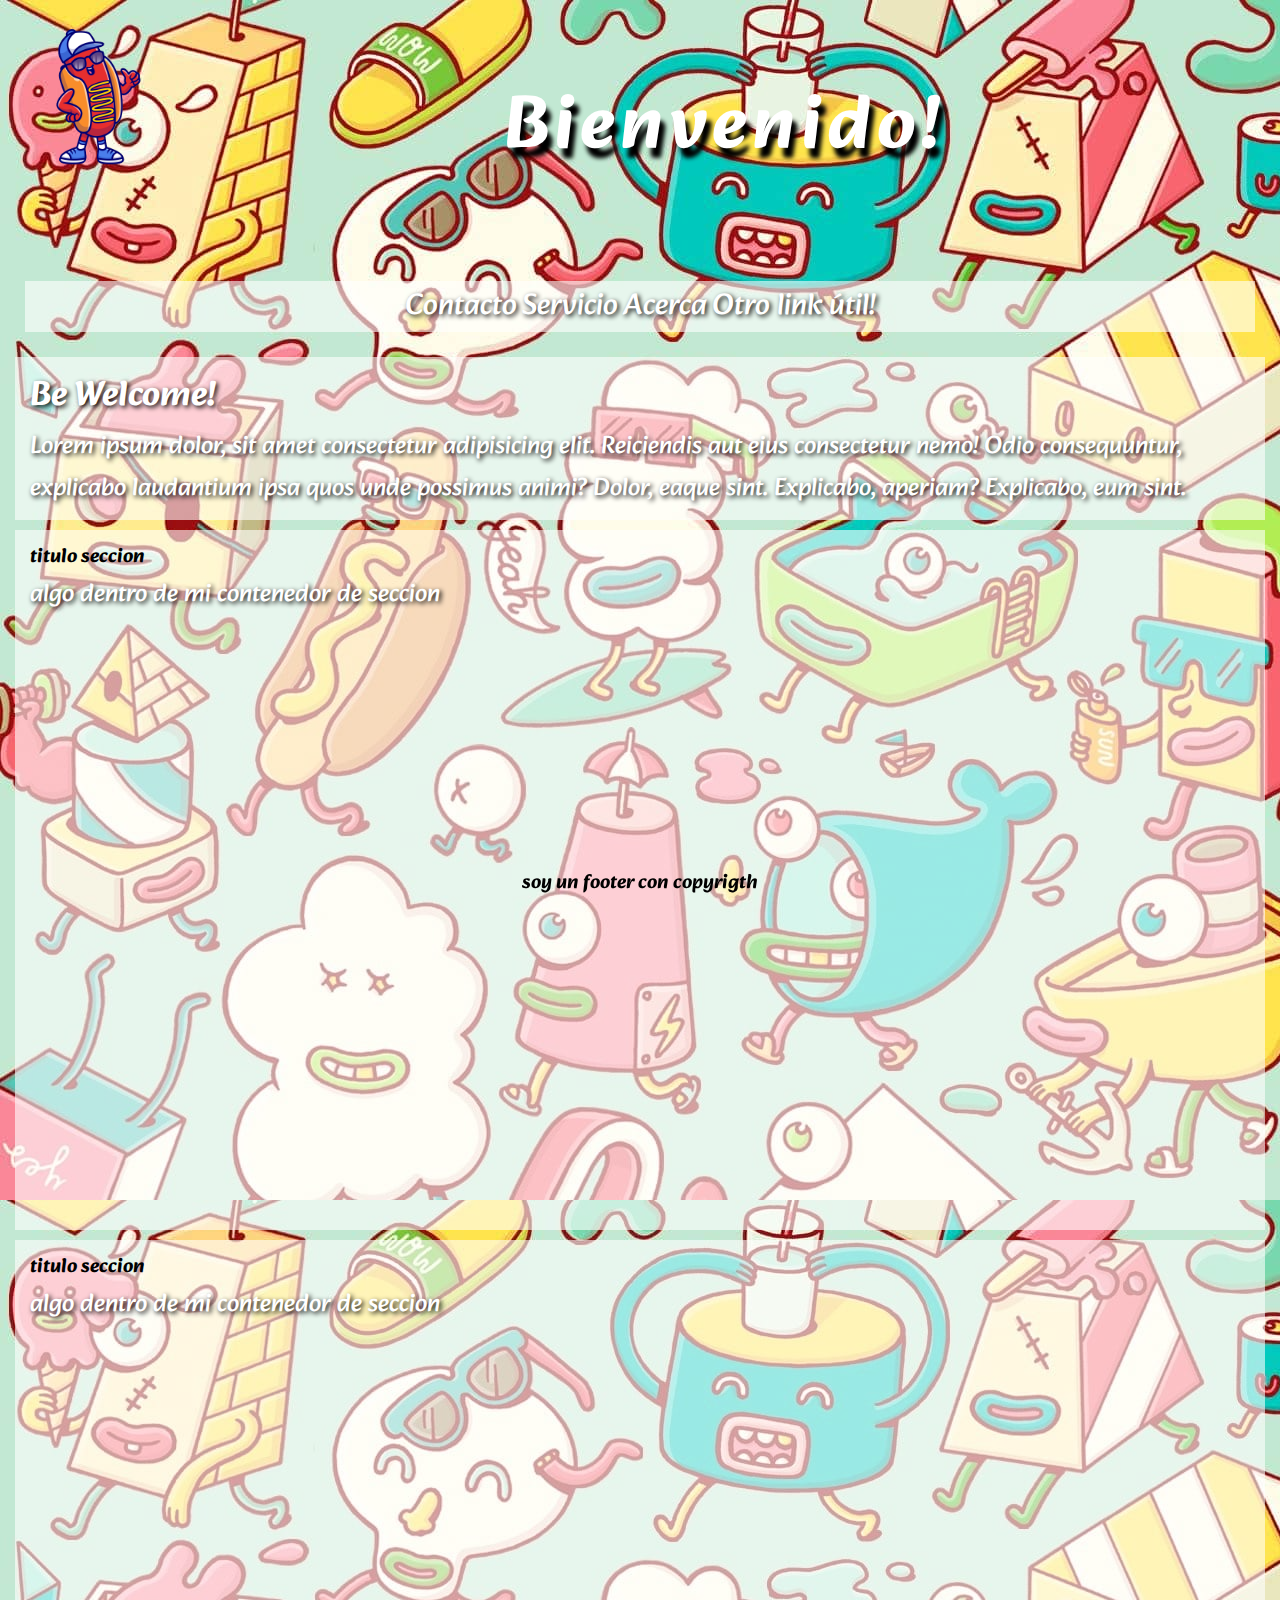
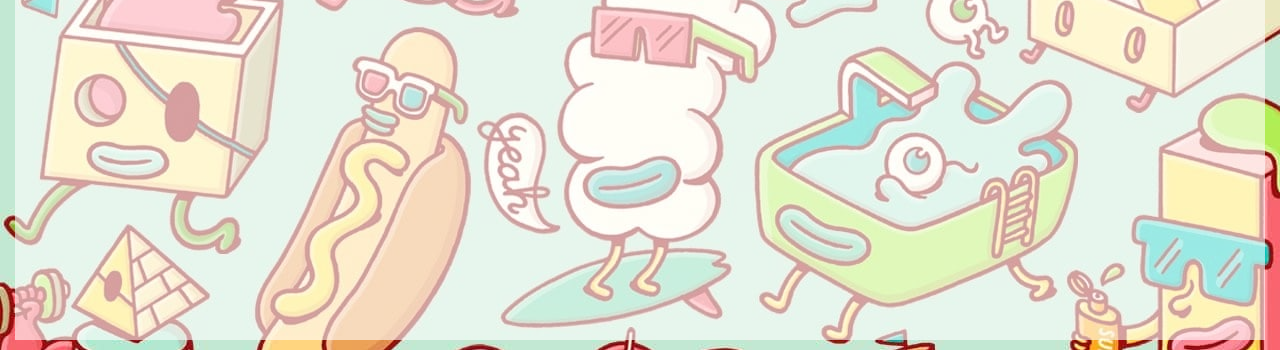
==== index.html @ 7f8955c0 "principio de edicion de mi proyecto" ====
<!DOCTYPE html>
<html lang="es">

<head>
    <meta charset="UTF-8">
    <meta http-equiv="X-UA-Compatible" content="IE=edge">
    <meta name="description" content="Intranet Comercial">
    <meta name="author" content="Leandro M">
    <meta name="viewport" content="width=device-width, initial-scale=1.0">
    <link rel="shortcut icon" href="/Images/favicon_bsas.png" type="image/x-icon">
    <link rel="stylesheet" href="css/style.css">
    <link rel="stylesheet" href="https://fonts.googleapis.com/css2?family=Alkatra">
    <title>Home</title>
</head>

<body>
    <!-- CABECERA -->
    <header>
        <div class="banner">
            <img src="Images/pancho_sinbg.png" alt="Logo con imagen de un pancho">
            <h1> Bienvenido!</h1>
        </div>
    </header>

    <!-- NAV -->
    <nav>
        <ul>
            <li> <a href="#">Contacto</a></li>
            <li> <a href="#">Servicio</a></li>
            <li> <a href="#">Acerca</a></li>
            <li> <a href="#">Otro link útil!</a></li>
        </ul>
    </nav>

    <!-- CUERPO -->
    <main>
        <aside class="mainAside">
            <h1> Be Welcome!</h1>
            <p>
                Lorem ipsum dolor, sit amet consectetur adipisicing elit. Reiciendis aut eius consectetur nemo! Odio
                consequuntur, explicabo laudantium ipsa quos unde possimus animi? Dolor, eaque sint. Explicabo, aperiam?
                Explicabo, eum sint.
            </p>
            
        </aside>
    </main>

    <section class="cont">
        <h2 id="pag1" class=""> titulo seccion</h2>
        <p>
            algo dentro de mi contenedor de seccion
        </p>
    </section>
    <section class="cont">
        <h2 id="pag1" class=""> titulo seccion</h2>
        <p>
            algo dentro de mi contenedor de seccion
        </p>
    </section>







    <!-- FOOTER -->
    <footer>
        <div class="foot">
            <h2> soy un footer con copyrigth </h2>
        </div>
    </footer>
    <!-- <script src="Scripts/script.js"></script> -->
</body>

</html>
---- css/style.css ----
* {
    padding: 0;
    margin: 0;
    box-sizing: border-box;
    font-family: Alkatra, serif;
    font-size: 20px;

}

p {
    color: white;
    text-shadow: 2px 2px 5px black;
    font-size: 25px;
}

h1 {
    color: white;
    text-shadow: 2px 2px 5px black;
    font-size: 35px;
}

/* navigation */
nav {
    margin: 25px;
    text-align: center;
    background-color: rgba(255, 255, 255, .6);
}

nav a {
    text-decoration: none;
    font-size: 1.5rem;
    color: #fff;
    text-shadow: 2px 2px 5px black;
}

nav a:hover {
    color: blue;
}

nav li {
    list-style-type: none;
    display: inline;
}

/* body */

body {
    background-image: url(/Images/3856314.jpg);
    /* background-attachment: scroll; */
    /* width: 100vh; */
}

main .mainAside {
    background-color: rgba(255, 255, 255, .6);
    margin: 10px 15px;
    padding: 10px 15px;
    /* width: 100vw; */
}

/* banner */

.banner img {
    width: 15%;
    float: left;
}

.banner h1 {
    text-align: center;
    font-size: 75px;
    color: white;
    padding: 65px 25px;
    text-shadow: 5px 10px 4px black;
    letter-spacing: 5px;
}

/* footer */

.foot {
    /* background-image: url(/Images/3856314.jpg); */
    width: 100%;
    bottom: 0;
    position: fixed;
    text-align: center;
}

/*  areas  */

.cont {
    background-color: rgba(255, 255, 255, .6);
    margin: 10px 15px;
    padding: 10px 15px;
    height: 700px;
    /* width: 100vw; */
}
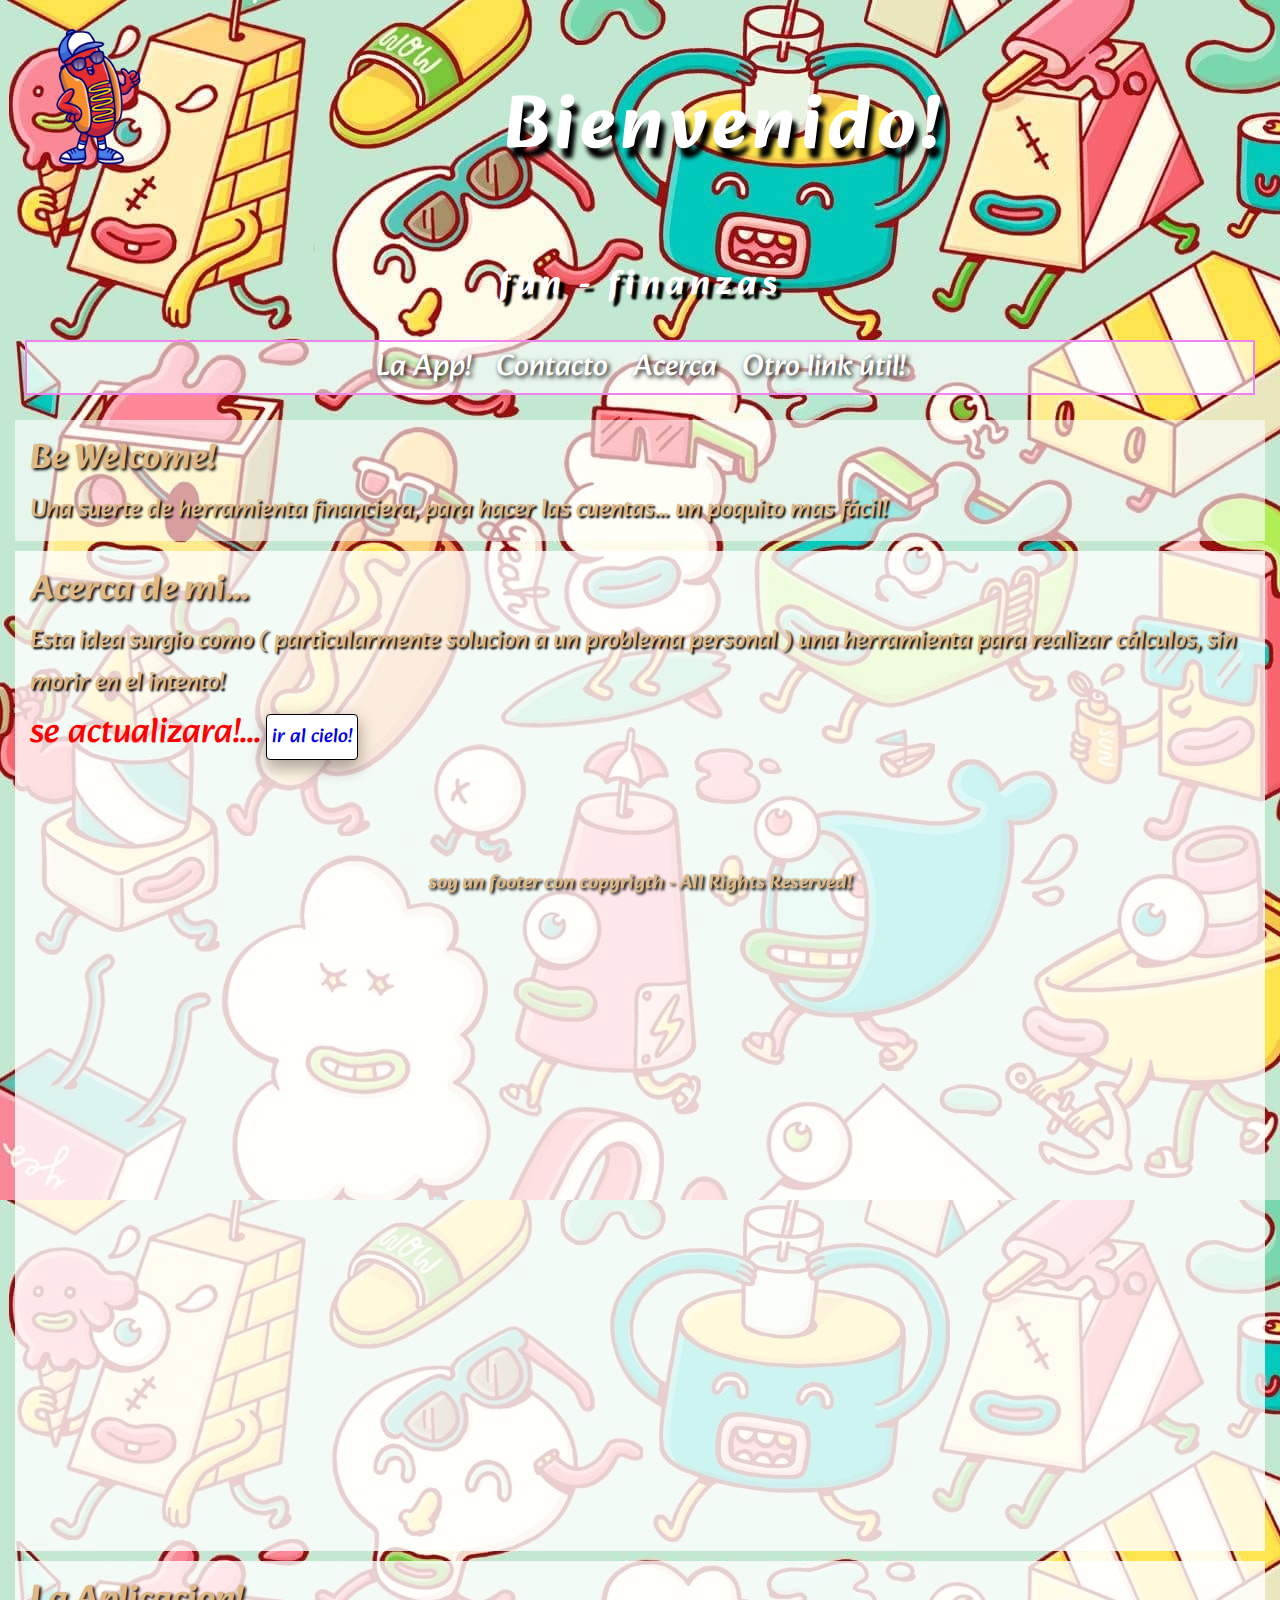
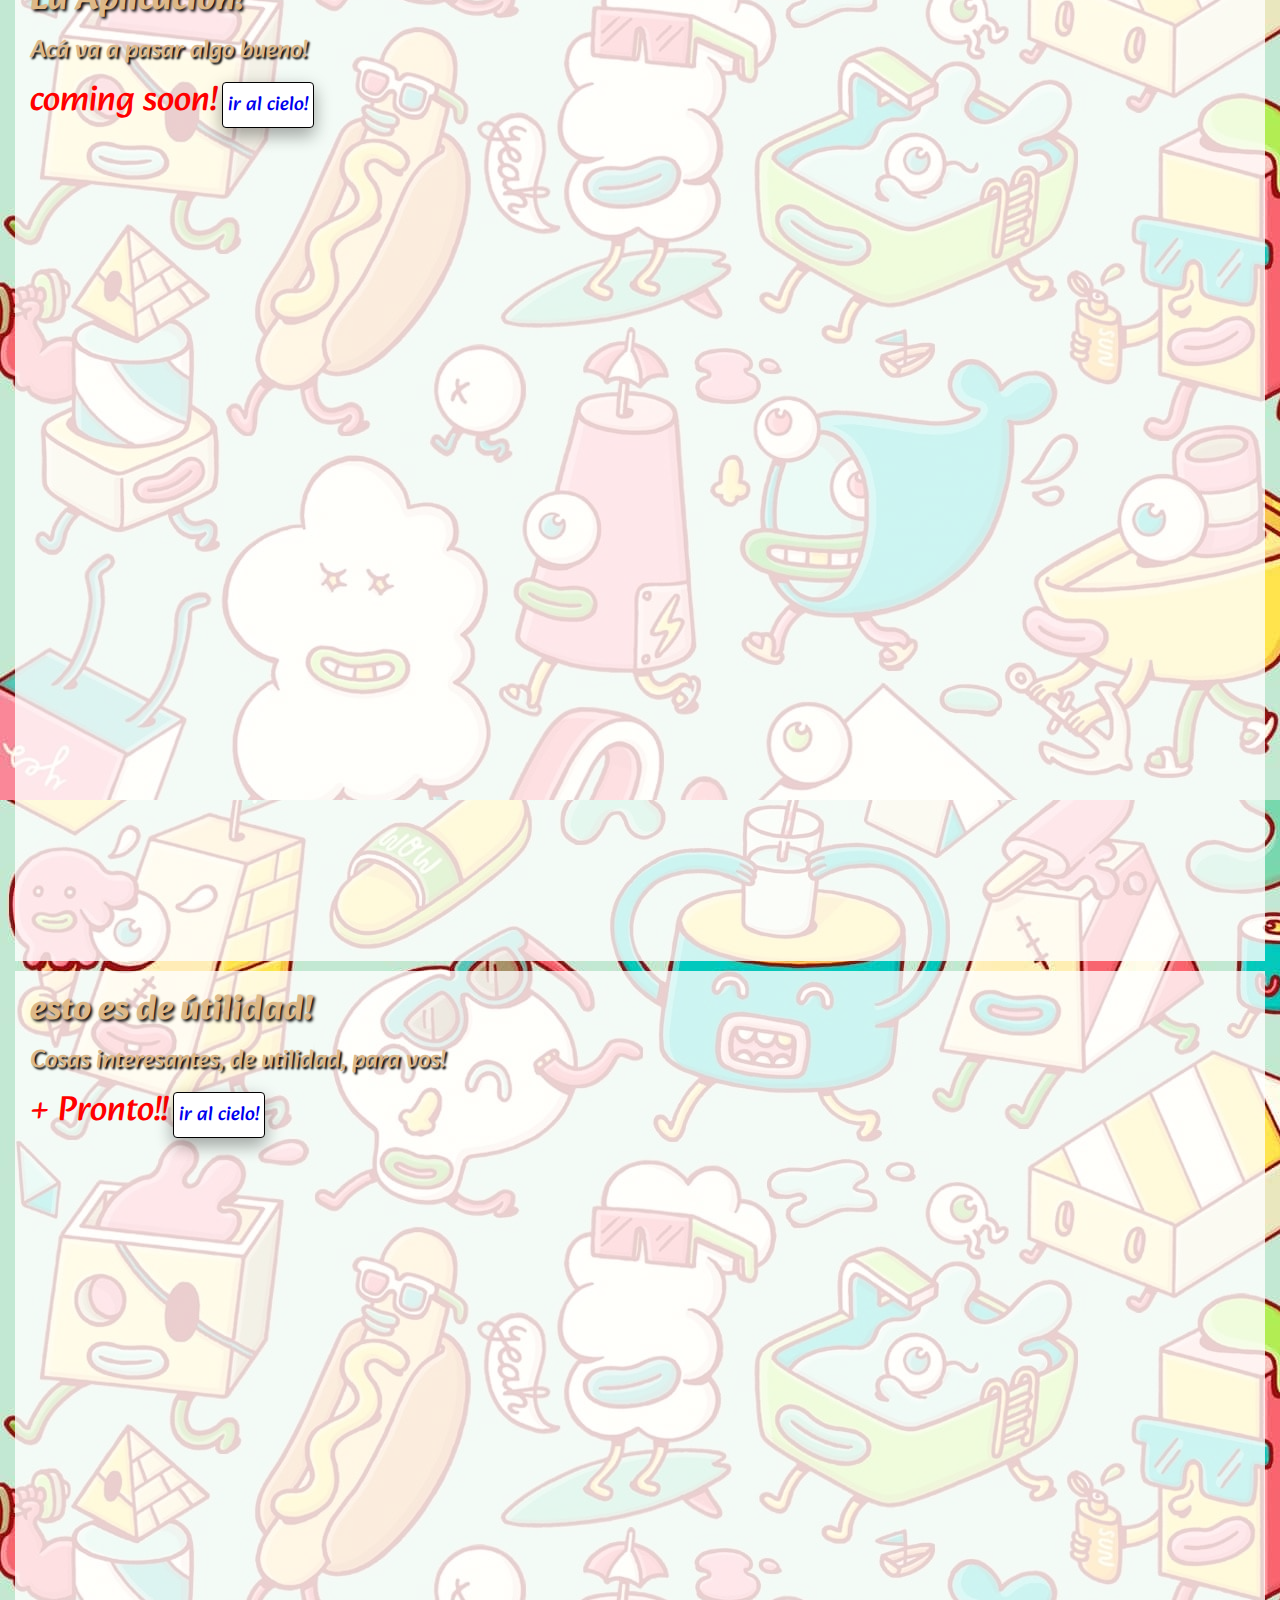
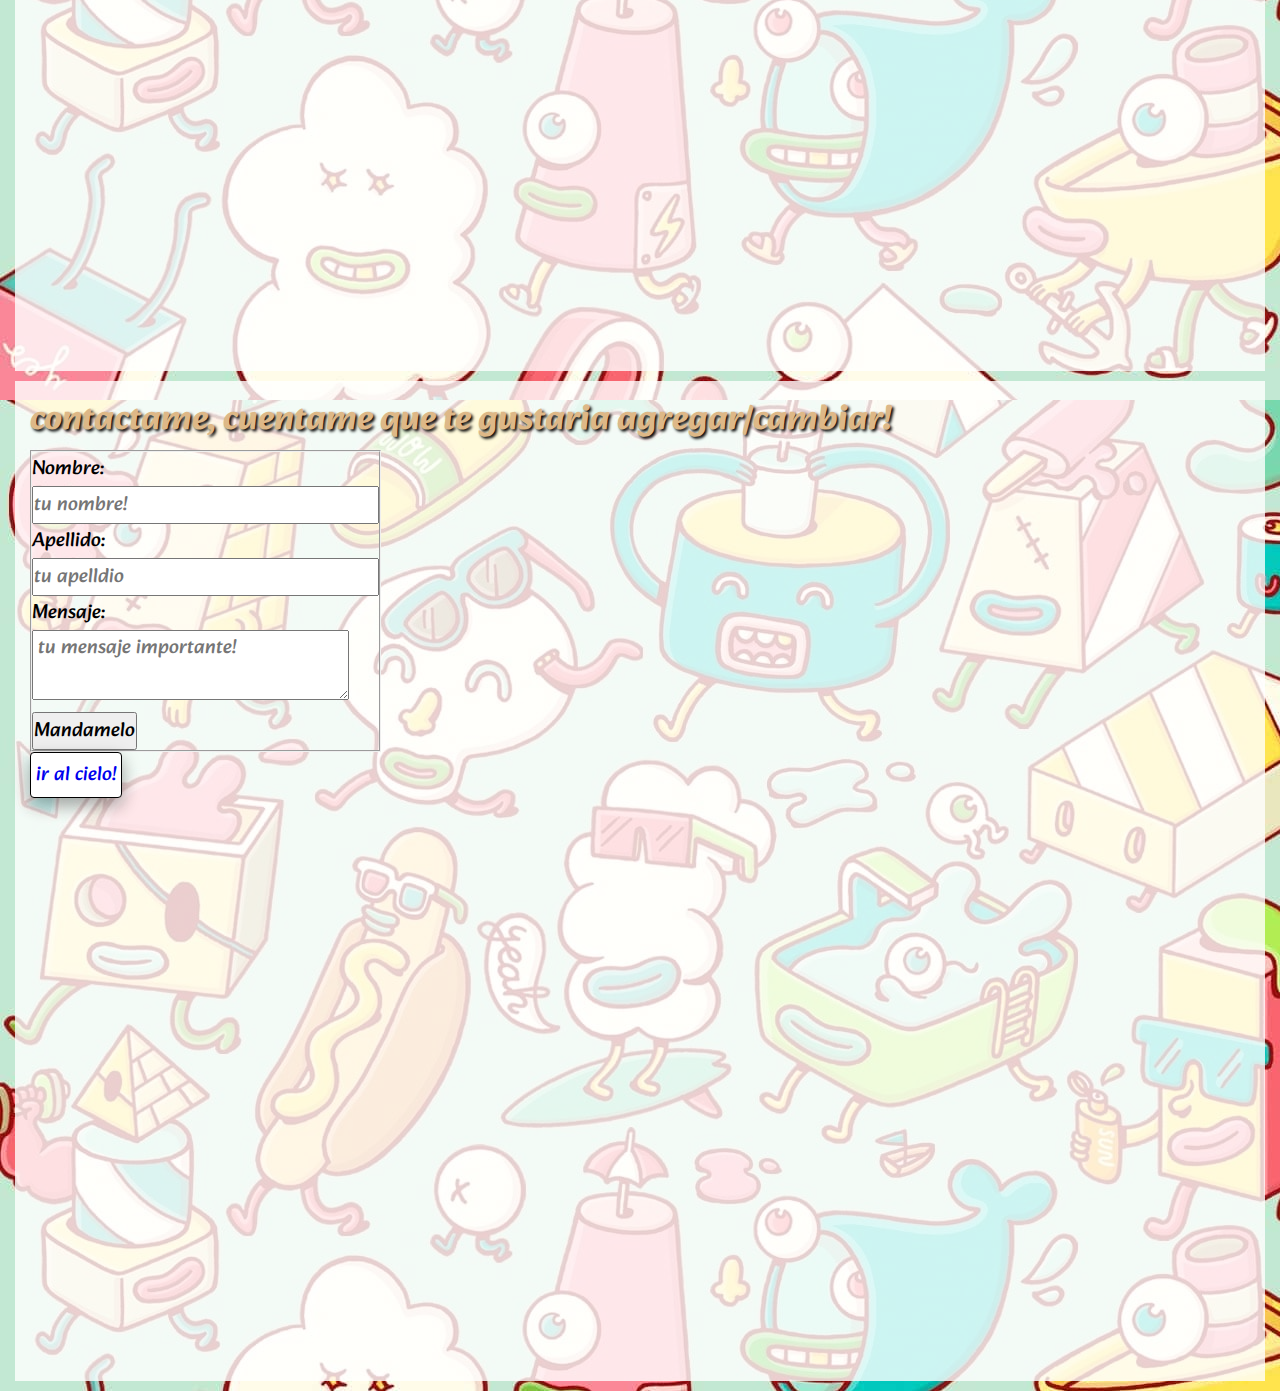
==== commit 1897c049: "estructura gral y links terminados" ====
--- a/index.html
+++ b/index.html
@@ -19,16 +19,17 @@
         <div class="banner">
             <img src="Images/pancho_sinbg.png" alt="Logo con imagen de un pancho">
             <h1> Bienvenido!</h1>
+            <h2> fun - finanzas</h2>
         </div>
     </header>
 
     <!-- NAV -->
     <nav>
         <ul>
-            <li> <a href="#">Contacto</a></li>
-            <li> <a href="#">Servicio</a></li>
-            <li> <a href="#">Acerca</a></li>
-            <li> <a href="#">Otro link útil!</a></li>
+            <li> <a class="link" href="#pag2">La App!</a></li>
+            <li> <a class="link" href="#pag4">Contacto</a></li>
+            <li> <a class="link" href="#pag1">Acerca</a></li>
+            <li> <a class="link" href="#pag3">Otro link útil!</a></li>
         </ul>
     </nav>
 
@@ -37,37 +38,68 @@
         <aside class="mainAside">
             <h1> Be Welcome!</h1>
             <p>
-                Lorem ipsum dolor, sit amet consectetur adipisicing elit. Reiciendis aut eius consectetur nemo! Odio
-                consequuntur, explicabo laudantium ipsa quos unde possimus animi? Dolor, eaque sint. Explicabo, aperiam?
-                Explicabo, eum sint.
+                Una suerte de herramienta financiera, para hacer las cuentas... un poquito mas fácil!
             </p>
-            
+
         </aside>
     </main>
 
-    <section class="cont">
-        <h2 id="pag1" class=""> titulo seccion</h2>
+    <!-- Seccion de página -->
+    <section id="pag1" class="cont cont_pag1">
+        <h1 class=""> Acerca de mi...</h1>
         <p>
-            algo dentro de mi contenedor de seccion
+            Esta idea surgio como ( particularmente solucion a un problema personal ) una herramienta para realizar
+            cálculos, sin morir en el intento!
         </p>
-    </section>
-    <section class="cont">
-        <h2 id="pag1" class=""> titulo seccion</h2>
-        <p>
-            algo dentro de mi contenedor de seccion
-        </p>
+
+        <span>se actualizara!...</span>
+        <button> <a href="#">ir al cielo!</a></button>
     </section>
 
+    <!-- Seccion de página -->
+    <section id="pag2" class="cont cont_pag2">
+        <h1 class=""> La Aplicacion! </h1>
+        <p>
+            Acá va a pasar algo bueno!
+        </p>
+        <span> coming soon!</span>
+        <button> <a href="#">ir al cielo!</a></button>
+    </section>
 
+    <!-- Seccion de página -->
+    <section id="pag3" class="cont cont_pag3">
+        <h1 class=""> esto es de útilidad! </h1>
+        <p>
+            Cosas interesantes, de utilidad, para vos!
+        </p>
+        <span> + Pronto!!</span>
+        <button> <a href="#">ir al cielo!</a></button>
+    </section>
 
+    <!-- Seccion de página -->
+    <section id="pag4" class="cont cont_pag4">
+        <h1 class=""> contactame, cuentame que te gustaria agregar/cambiar!</h1>
+        <form class="contact_form" action="post">
+            <fieldset>
+                <label for="nombre" >Nombre:</label>
+                <input type="text" id="nombre" name="nombre" placeholder="tu nombre!" required><br>
 
+                <label for="apellido">Apellido:</label>
+                <input type="text" id="apellido" name="apellido" placeholder="tu apelldio" required><br>
 
+                <label for="mensaje">Mensaje:</label>
+                <textarea id="mensaje" name="mensaje" placeholder=" tu mensaje importante!" required></textarea><br>
 
+                <input type="submit" value="Mandamelo">
+            </fieldset>
+        </form>
+        <button> <a href="#">ir al cielo!</a></button>
+    </section>
 
     <!-- FOOTER -->
     <footer>
         <div class="foot">
-            <h2> soy un footer con copyrigth </h2>
+            <h2> soy un footer con copyrigth - All Rights Reserved! </h2>
         </div>
     </footer>
     <!-- <script src="Scripts/script.js"></script> -->
--- a/css/style.css
+++ b/css/style.css
@@ -8,15 +8,27 @@
 }
 
 p {
-    color: white;
-    text-shadow: 2px 2px 5px black;
+    text-shadow: 2px 2px 2px black;
     font-size: 25px;
+    color: burlywood;
+}
+
+a {
+    text-decoration: none;
 }
 
 h1 {
     color: white;
-    text-shadow: 2px 2px 5px black;
+    text-shadow: 2px 2px 3px black;
     font-size: 35px;
+    color: burlywood;
+}
+
+h2 {
+    color: white;
+    text-shadow: 2px 2px 3px black;
+    font-size: 20px;
+    color: burlywood;
 }
 
 /* navigation */
@@ -24,22 +36,23 @@
     margin: 25px;
     text-align: center;
     background-color: rgba(255, 255, 255, .6);
+    border: 2px solid violet;
 }
 
 nav a {
-    text-decoration: none;
     font-size: 1.5rem;
     color: #fff;
     text-shadow: 2px 2px 5px black;
 }
 
 nav a:hover {
-    color: blue;
+    color: lightskyblue;
 }
 
 nav li {
     list-style-type: none;
     display: inline;
+    margin: 0 10px 0 10px;
 }
 
 /* body */
@@ -73,6 +86,14 @@
     letter-spacing: 5px;
 }
 
+.banner h2 {
+    text-align: center;
+    font-size: 35px;
+    color: white;
+    text-shadow: 5px 5px 2px black;
+    letter-spacing: 5px;
+}
+
 /* footer */
 
 .foot {
@@ -86,9 +107,31 @@
 /*  areas  */
 
 .cont {
-    background-color: rgba(255, 255, 255, .6);
+    background-color: rgba(255, 255, 255, .8);
     margin: 10px 15px;
     padding: 10px 15px;
-    height: 700px;
-    /* width: 100vw; */
+    height: 1000px;
+}
+
+.cont button{
+    border-radius: 4px;
+    background-color: white;
+    border: 1px solid black;
+    padding: 5px 5px;
+    box-shadow: 0 8px 16px 0 rgba(0,0,0,0.2), 0 6px 20px 0 rgba(0,0,0,0.19);
+}
+
+.cont span{
+    color: red;
+    font-size: 35px;
+}
+
+.cont button:hover {
+    background-color: lightskyblue;
+
+}
+
+/* form */
+.contact_form {
+    width: 25%;
 }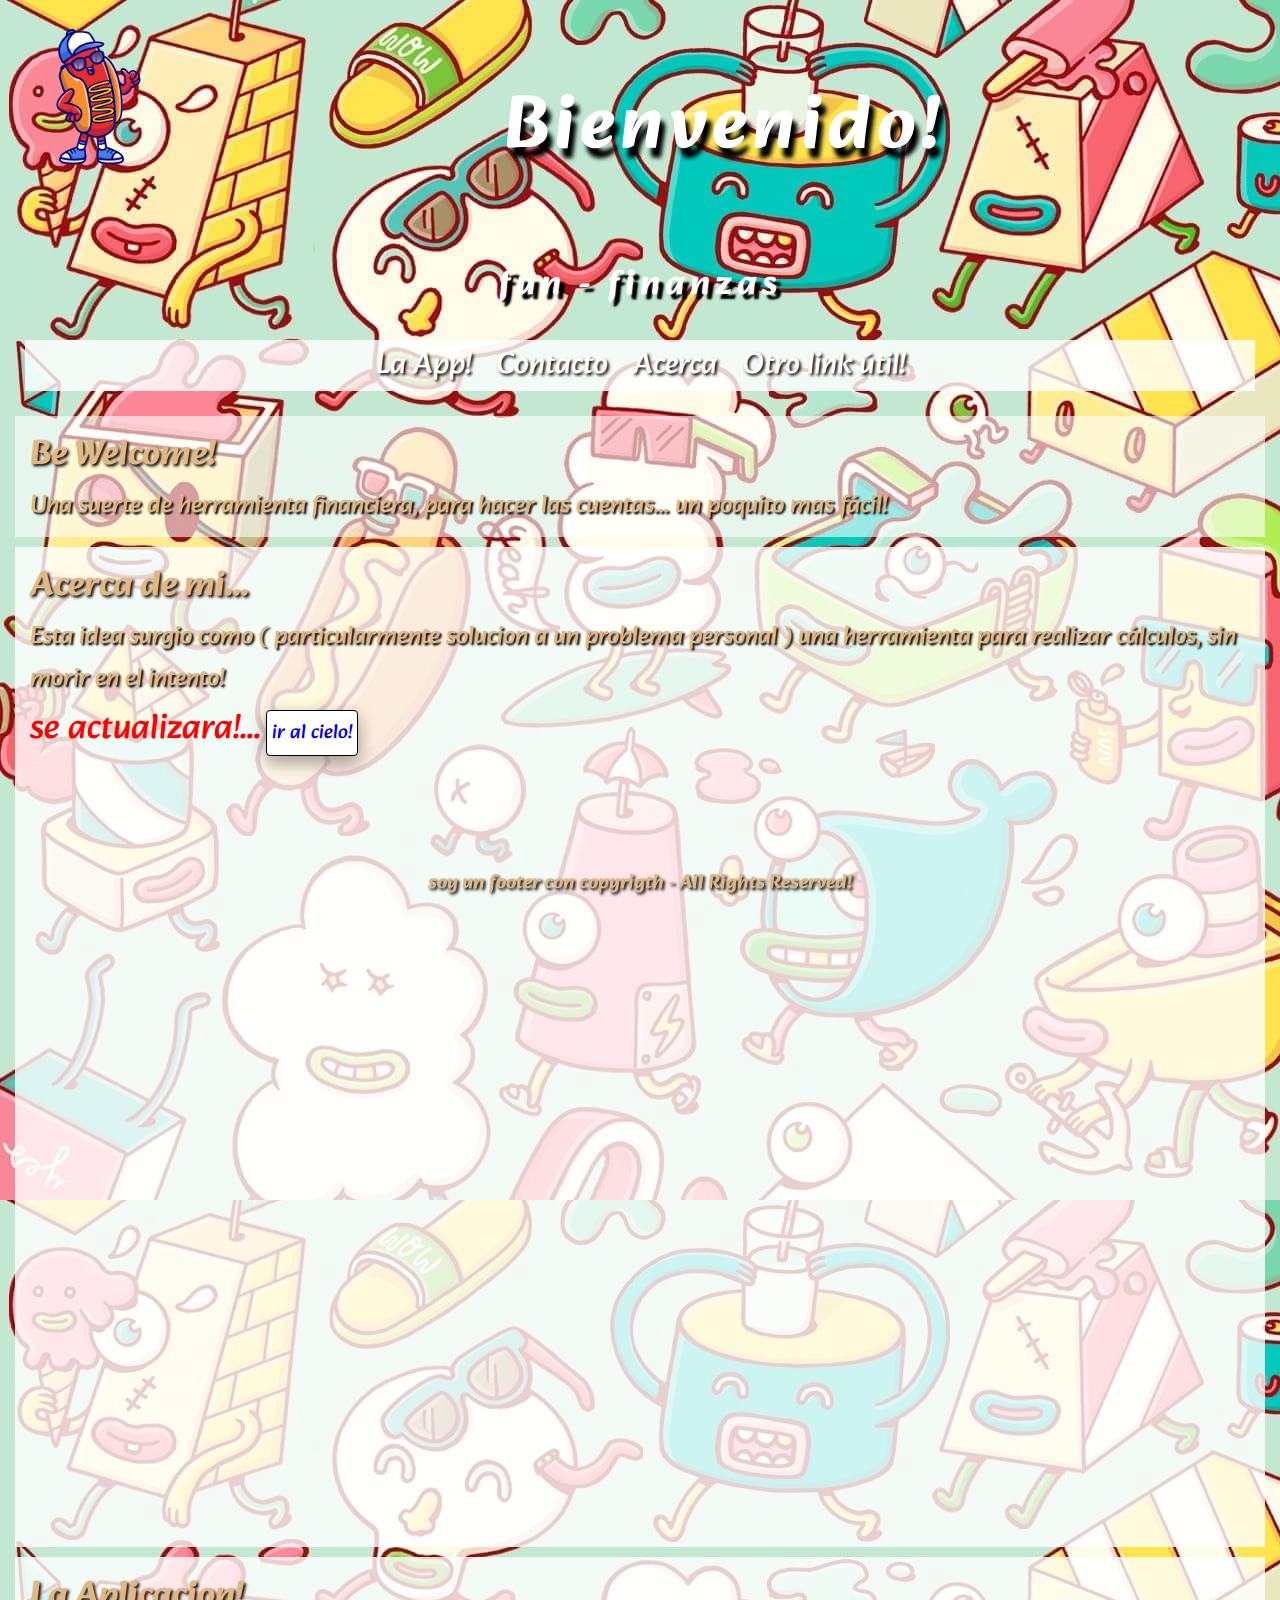
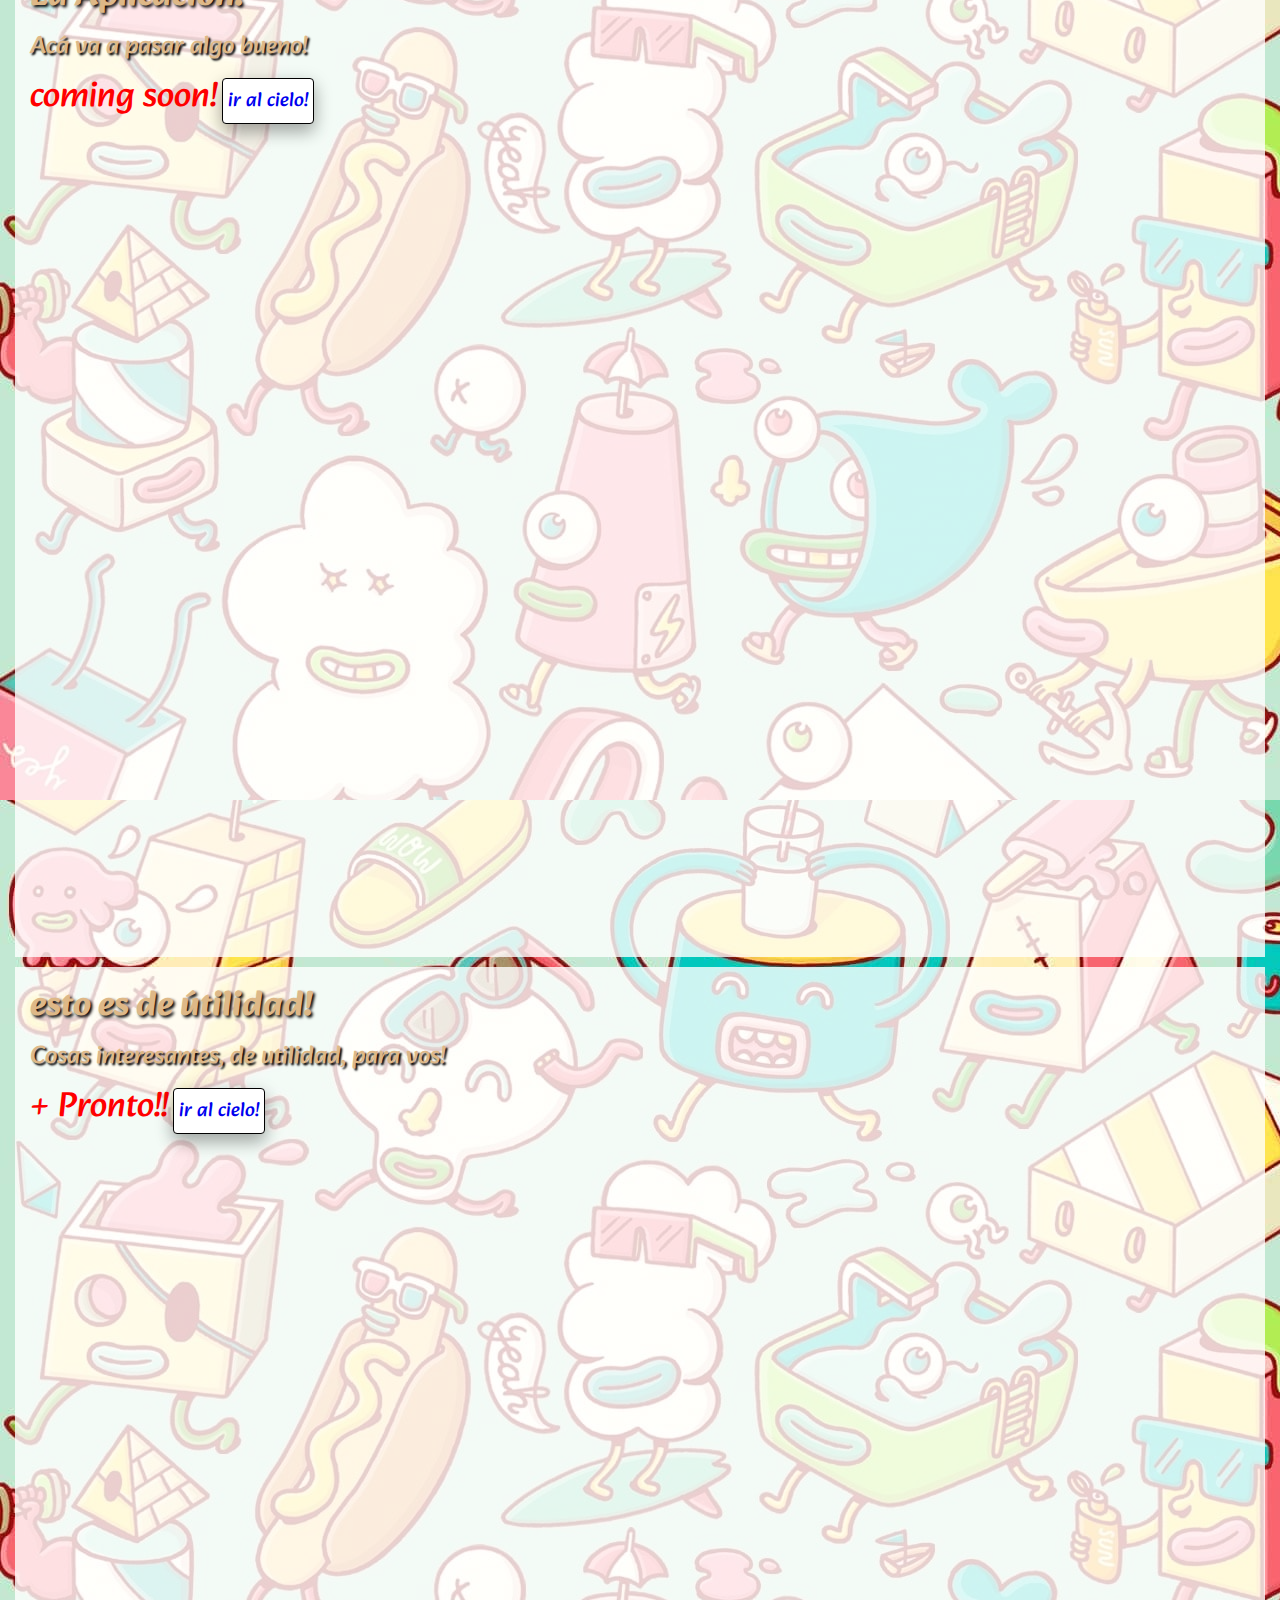
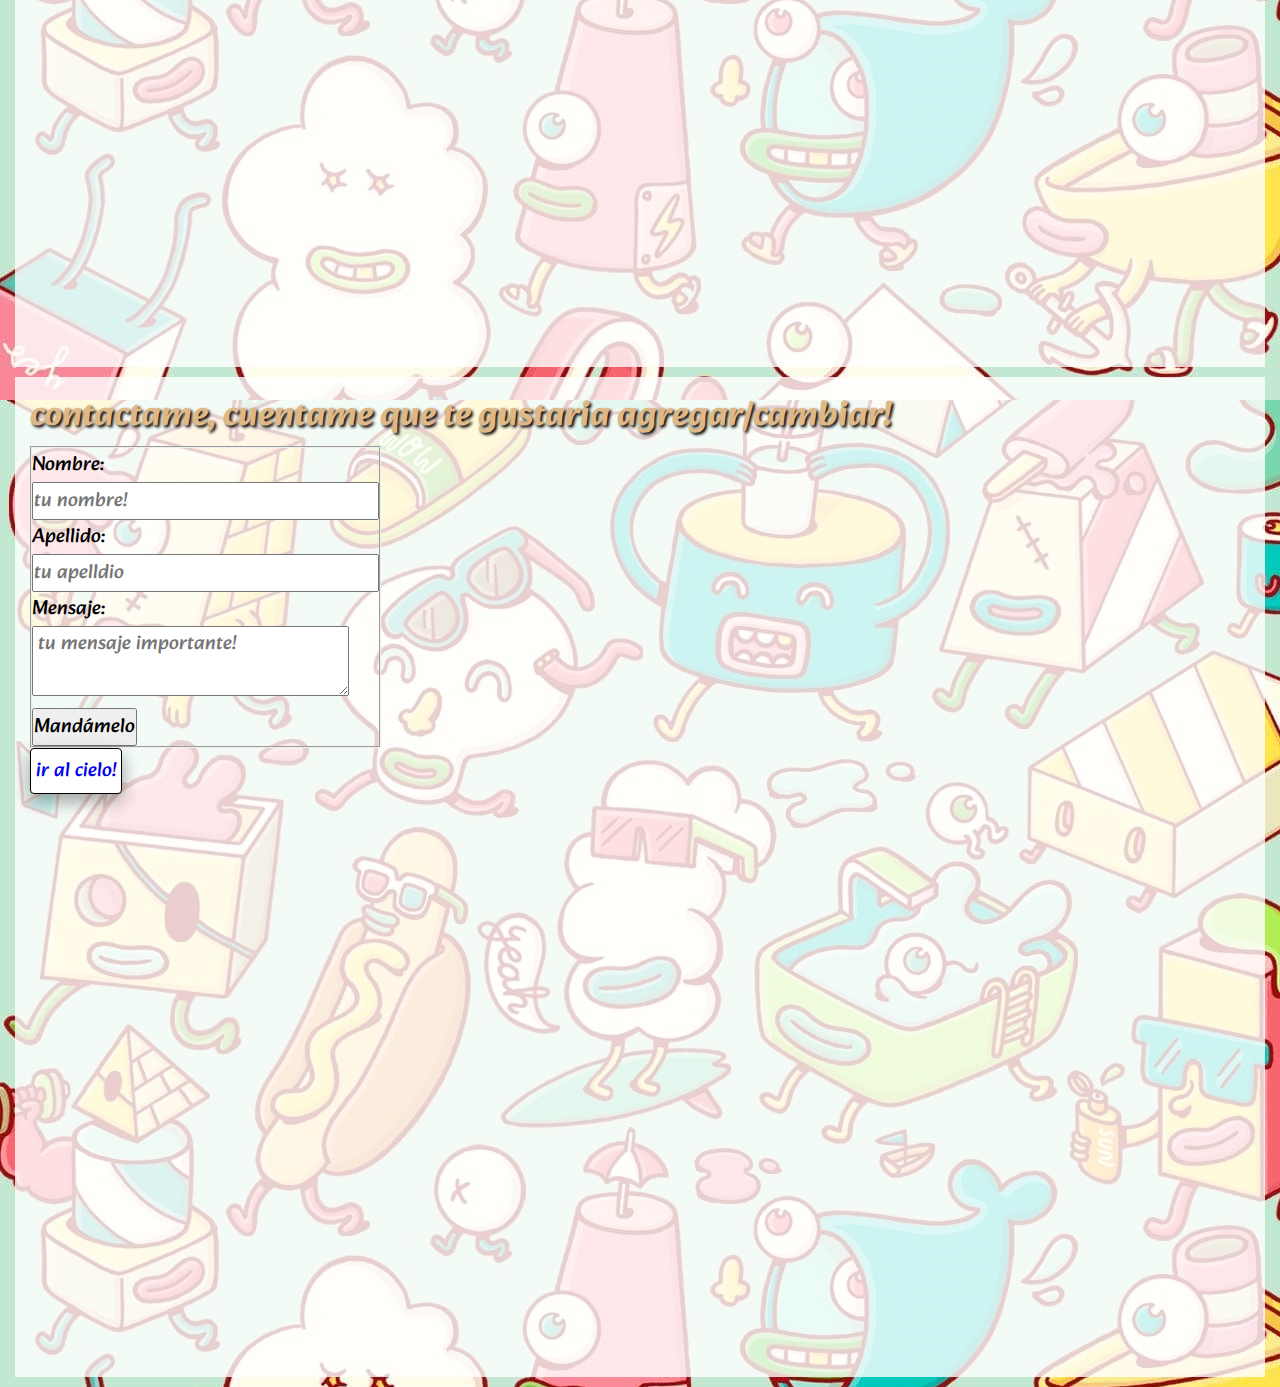
==== commit a4d5029e: "minor fixes" ====
--- a/index.html
+++ b/index.html
@@ -7,7 +7,7 @@
     <meta name="description" content="Intranet Comercial">
     <meta name="author" content="Leandro M">
     <meta name="viewport" content="width=device-width, initial-scale=1.0">
-    <link rel="shortcut icon" href="/Images/favicon_bsas.png" type="image/x-icon">
+    <link rel="shortcut icon" href="/Images/pancho_models/icons8-pancho-48.png" type="image/x-icon">
     <link rel="stylesheet" href="css/style.css">
     <link rel="stylesheet" href="https://fonts.googleapis.com/css2?family=Alkatra">
     <title>Home</title>
@@ -90,7 +90,7 @@
                 <label for="mensaje">Mensaje:</label>
                 <textarea id="mensaje" name="mensaje" placeholder=" tu mensaje importante!" required></textarea><br>
 
-                <input type="submit" value="Mandamelo">
+                <input type="submit" value="Mandámelo">
             </fieldset>
         </form>
         <button> <a href="#">ir al cielo!</a></button>
--- a/css/style.css
+++ b/css/style.css
@@ -35,14 +35,13 @@
 nav {
     margin: 25px;
     text-align: center;
-    background-color: rgba(255, 255, 255, .6);
-    border: 2px solid violet;
+    background-color: rgba(255, 255, 255, .8);
 }
 
 nav a {
     font-size: 1.5rem;
     color: #fff;
-    text-shadow: 2px 2px 5px black;
+    text-shadow: 2px 2px 3px black;
 }
 
 nav a:hover {
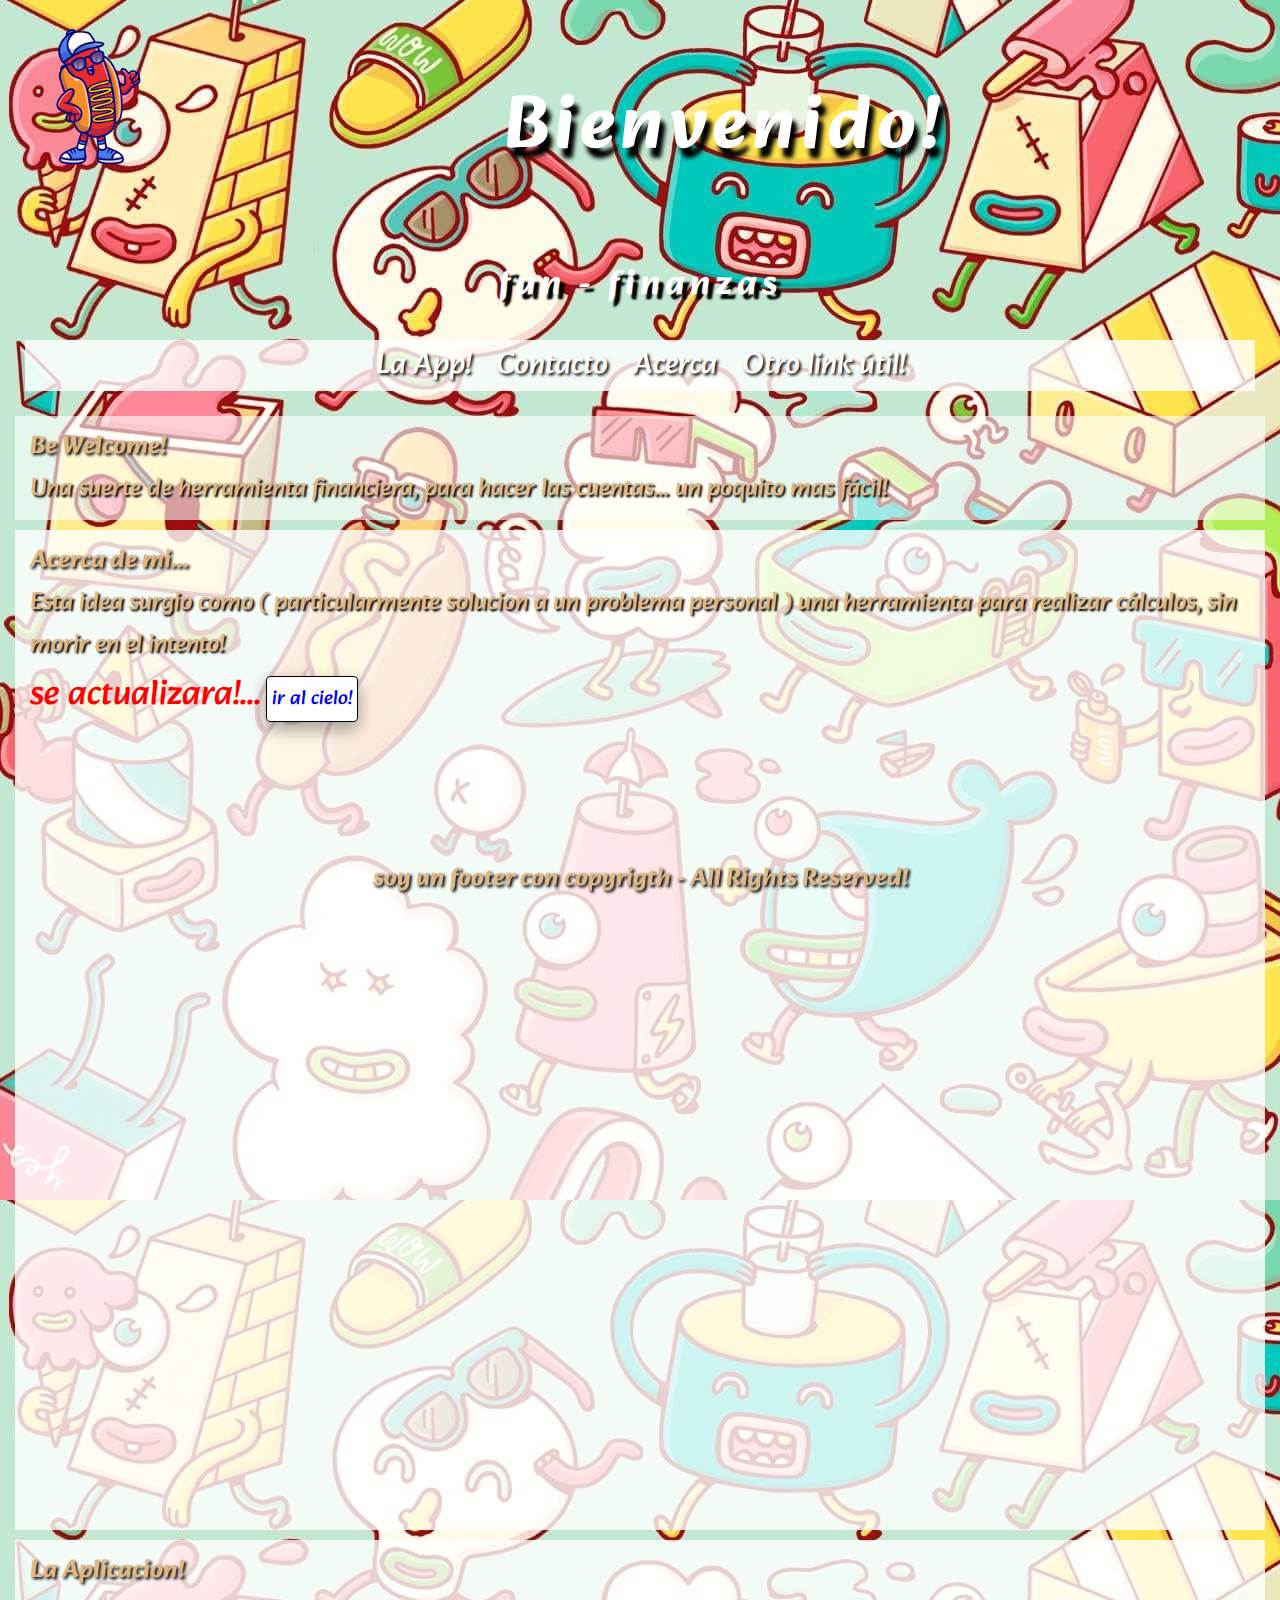
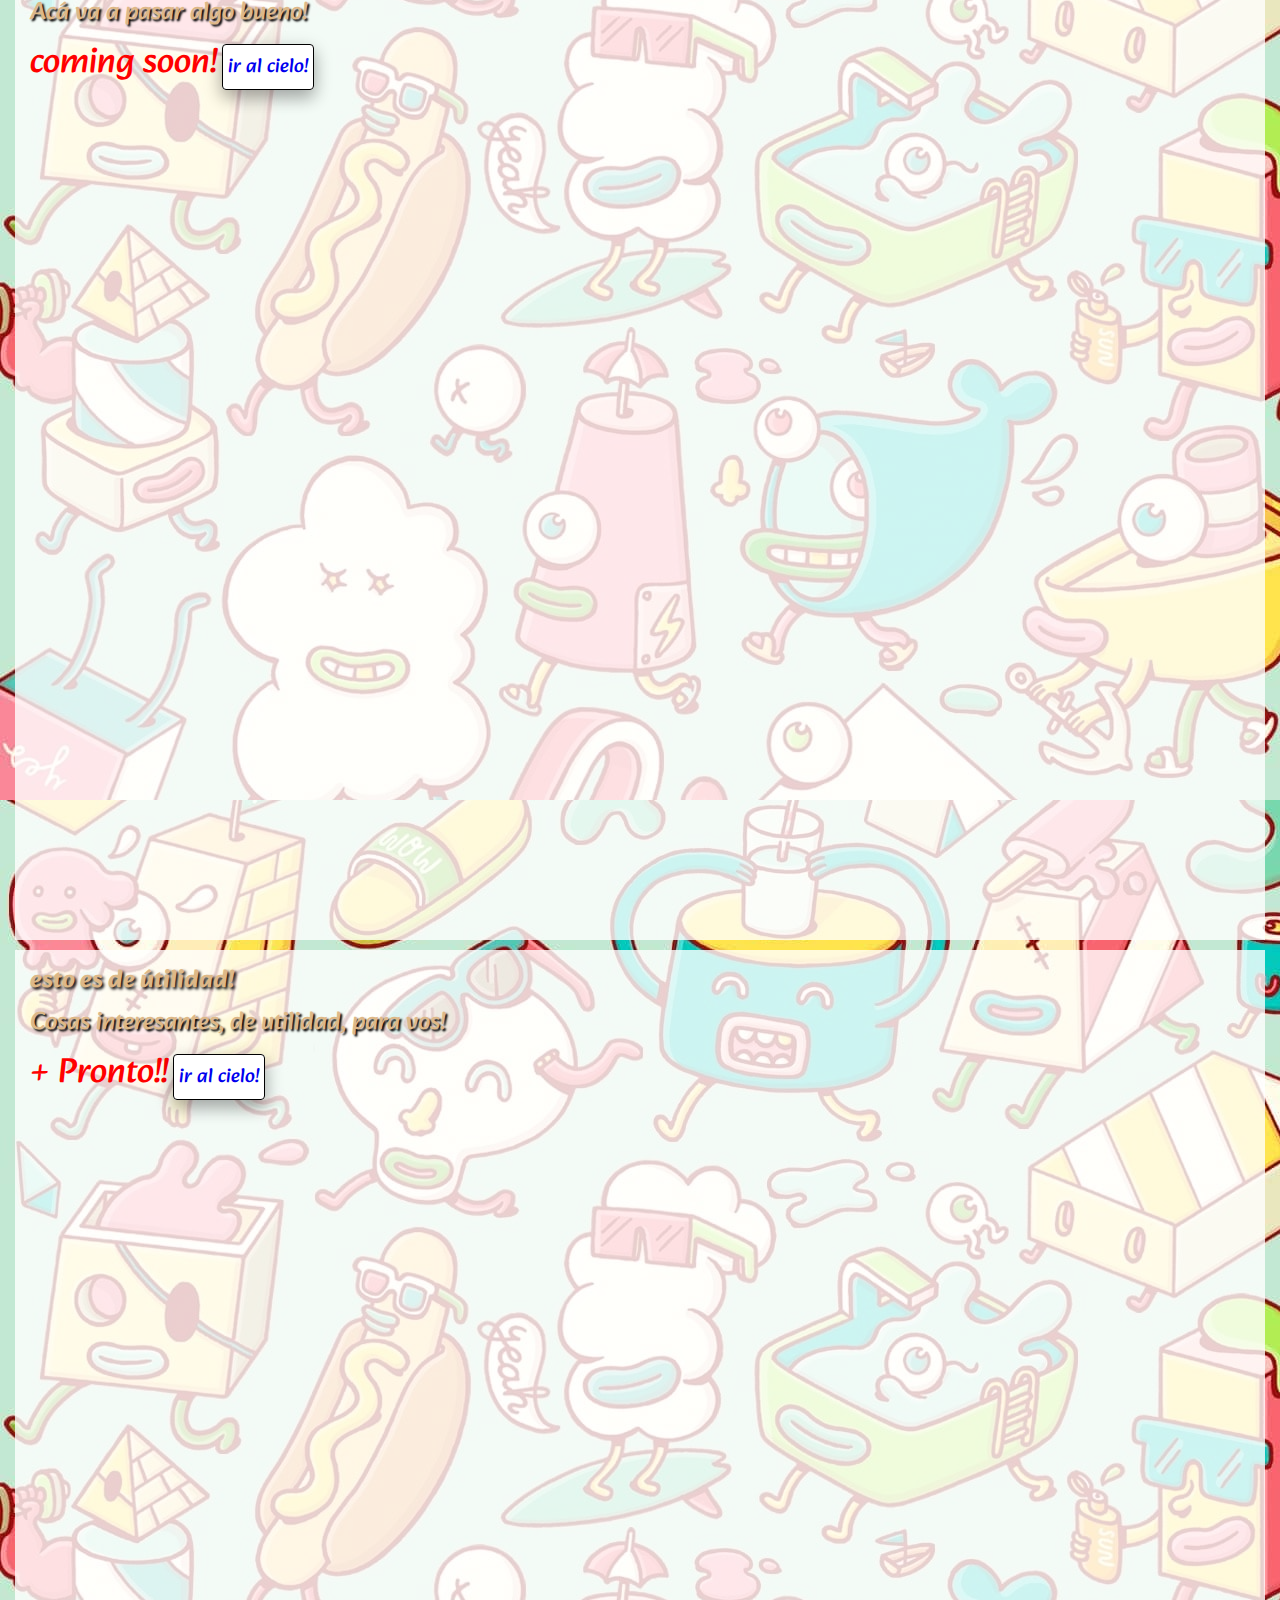
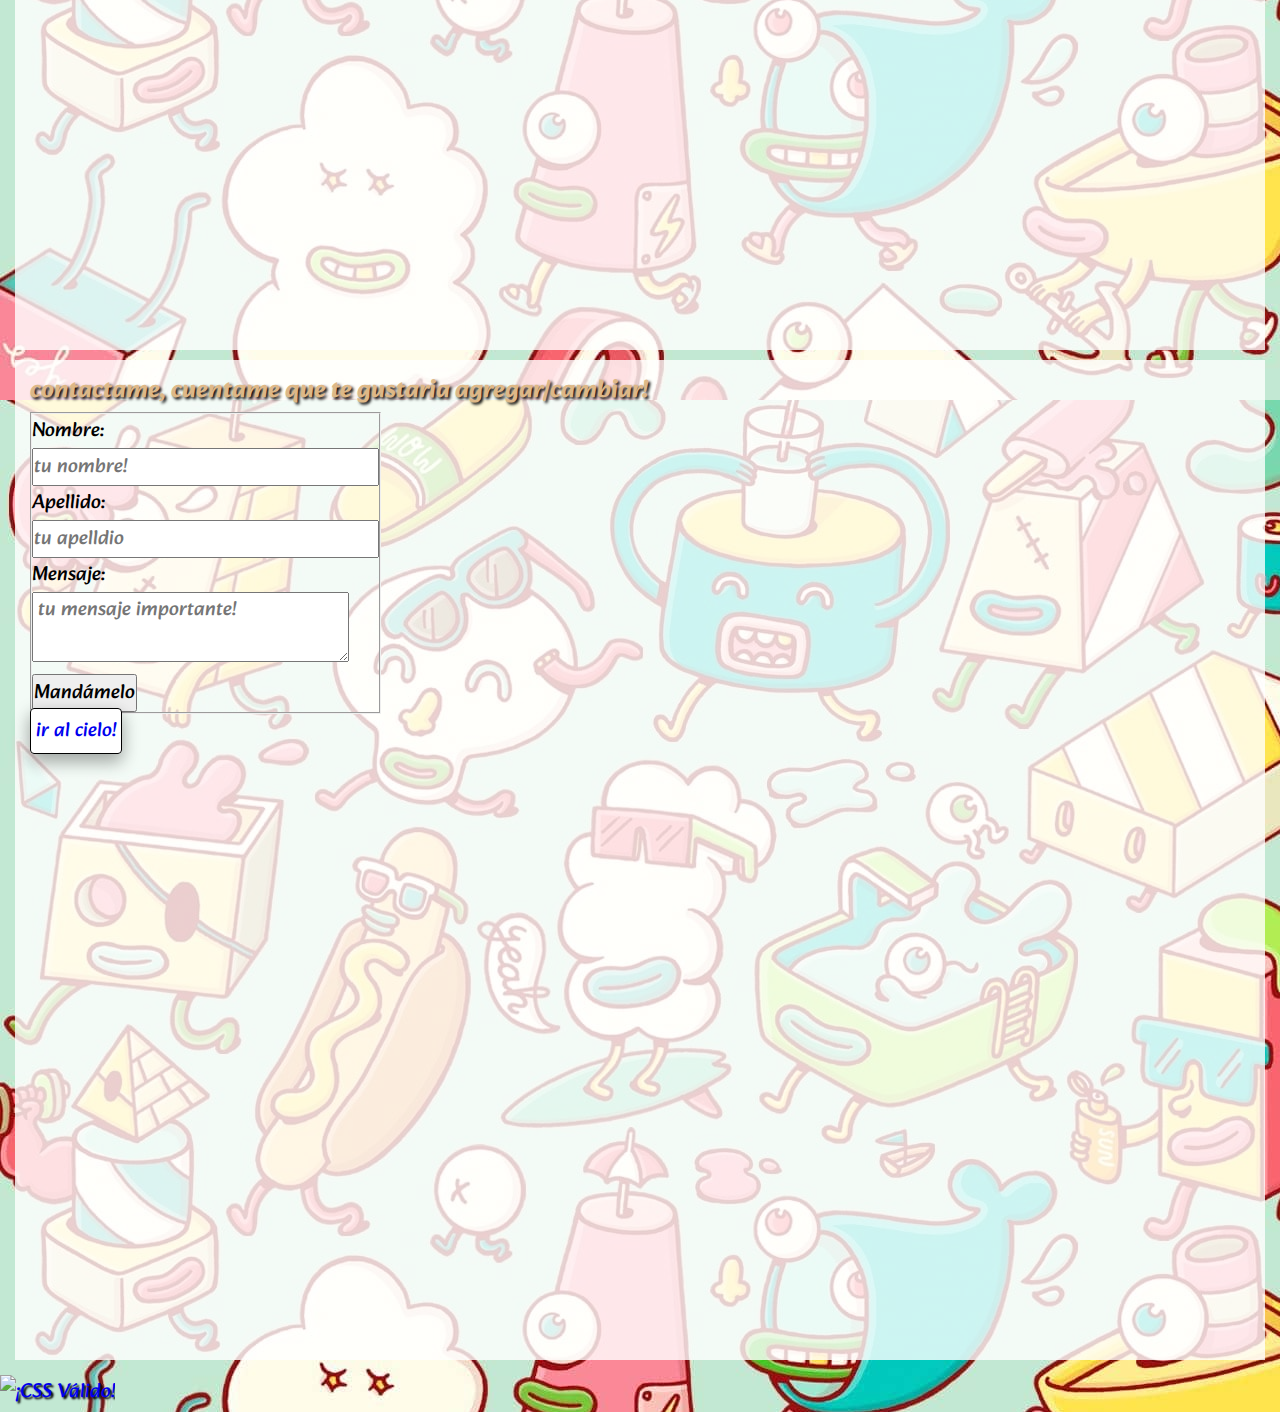
==== commit dcbe2fbc: "w3c validated" ====
--- a/index.html
+++ b/index.html
@@ -7,7 +7,7 @@
     <meta name="description" content="Intranet Comercial">
     <meta name="author" content="Leandro M">
     <meta name="viewport" content="width=device-width, initial-scale=1.0">
-    <link rel="shortcut icon" href="/Images/pancho_models/icons8-pancho-48.png" type="image/x-icon">
+    <link rel="shortcut icon" href="/Images/pancho_models/" type="image/x-icon">
     <link rel="stylesheet" href="css/style.css">
     <link rel="stylesheet" href="https://fonts.googleapis.com/css2?family=Alkatra">
     <title>Home</title>
@@ -36,7 +36,7 @@
     <!-- CUERPO -->
     <main>
         <aside class="mainAside">
-            <h1> Be Welcome!</h1>
+            <h2> Be Welcome!</h2>
             <p>
                 Una suerte de herramienta financiera, para hacer las cuentas... un poquito mas fácil!
             </p>
@@ -46,42 +46,42 @@
 
     <!-- Seccion de página -->
     <section id="pag1" class="cont cont_pag1">
-        <h1 class=""> Acerca de mi...</h1>
+        <h2 class=""> Acerca de mi...</h2>
         <p>
             Esta idea surgio como ( particularmente solucion a un problema personal ) una herramienta para realizar
             cálculos, sin morir en el intento!
         </p>
 
         <span>se actualizara!...</span>
-        <button> <a href="#">ir al cielo!</a></button>
+        <a class="boton" href="#">ir al cielo!</a>
     </section>
 
     <!-- Seccion de página -->
     <section id="pag2" class="cont cont_pag2">
-        <h1 class=""> La Aplicacion! </h1>
+        <h2 class=""> La Aplicacion! </h2>
         <p>
             Acá va a pasar algo bueno!
         </p>
         <span> coming soon!</span>
-        <button> <a href="#">ir al cielo!</a></button>
+        <a class="boton" href="#">ir al cielo!</a>
     </section>
 
     <!-- Seccion de página -->
     <section id="pag3" class="cont cont_pag3">
-        <h1 class=""> esto es de útilidad! </h1>
+        <h2 class=""> esto es de útilidad! </h2>
         <p>
             Cosas interesantes, de utilidad, para vos!
         </p>
         <span> + Pronto!!</span>
-        <button> <a href="#">ir al cielo!</a></button>
+        <a class="boton" href="#">ir al cielo!</a>
     </section>
 
     <!-- Seccion de página -->
     <section id="pag4" class="cont cont_pag4">
-        <h1 class=""> contactame, cuentame que te gustaria agregar/cambiar!</h1>
+        <h2 class=""> contactame, cuentame que te gustaria agregar/cambiar!</h2>
         <form class="contact_form" action="post">
             <fieldset>
-                <label for="nombre" >Nombre:</label>
+                <label for="nombre">Nombre:</label>
                 <input type="text" id="nombre" name="nombre" placeholder="tu nombre!" required><br>
 
                 <label for="apellido">Apellido:</label>
@@ -93,7 +93,7 @@
                 <input type="submit" value="Mandámelo">
             </fieldset>
         </form>
-        <button> <a href="#">ir al cielo!</a></button>
+        <a class="boton" href="#">ir al cielo!</a>
     </section>
 
     <!-- FOOTER -->
@@ -101,6 +101,12 @@
         <div class="foot">
             <h2> soy un footer con copyrigth - All Rights Reserved! </h2>
         </div>
+        <p>
+            <a href="http://jigsaw.w3.org/css-validator/check/referer">
+                <img style="border:0;width:88px;height:31px" src="http://jigsaw.w3.org/css-validator/images/vcss-blue"
+                    alt="¡CSS Válido!">
+            </a>
+        </p>
     </footer>
     <!-- <script src="Scripts/script.js"></script> -->
 </body>
--- a/css/style.css
+++ b/css/style.css
@@ -27,7 +27,7 @@
 h2 {
     color: white;
     text-shadow: 2px 2px 3px black;
-    font-size: 20px;
+    font-size: 25px;
     color: burlywood;
 }
 
@@ -112,7 +112,7 @@
     height: 1000px;
 }
 
-.cont button{
+.cont .boton{
     border-radius: 4px;
     background-color: white;
     border: 1px solid black;
@@ -125,7 +125,7 @@
     font-size: 35px;
 }
 
-.cont button:hover {
+.cont .boton:hover {
     background-color: lightskyblue;
 
 }
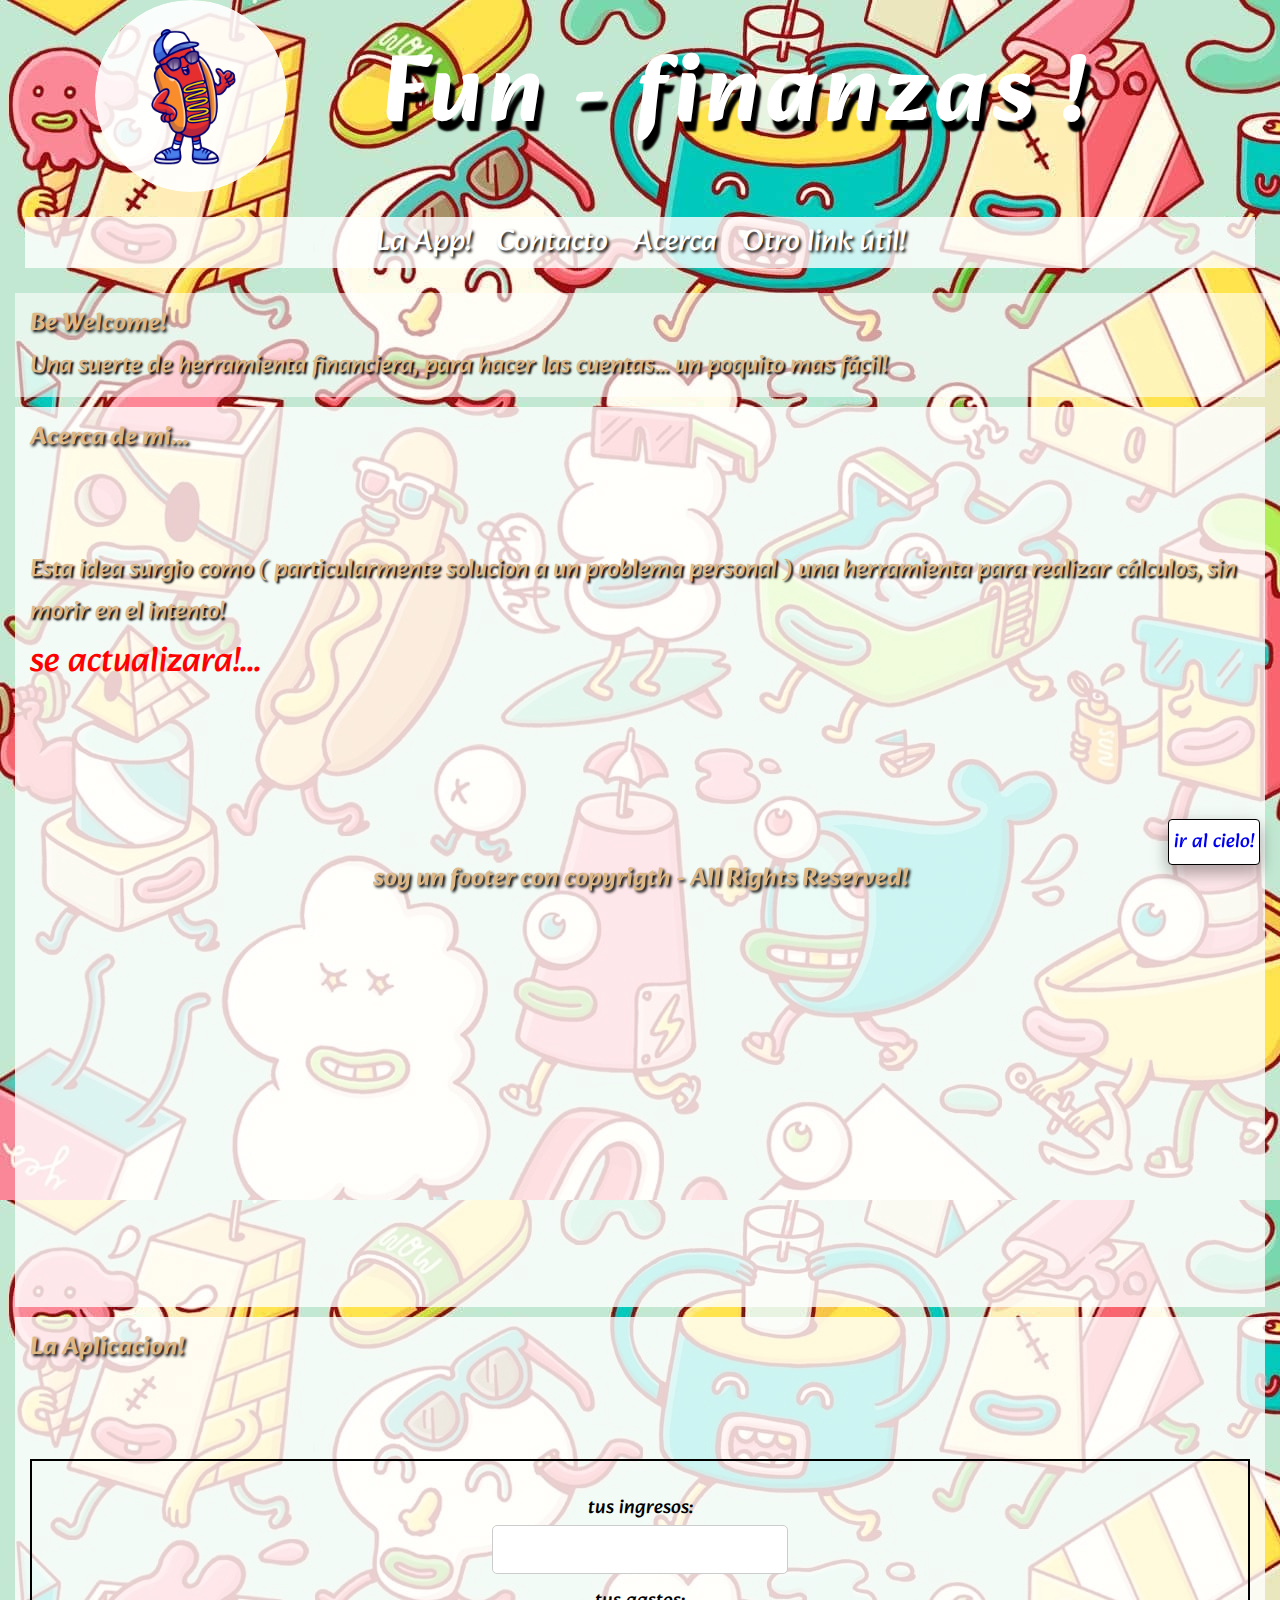
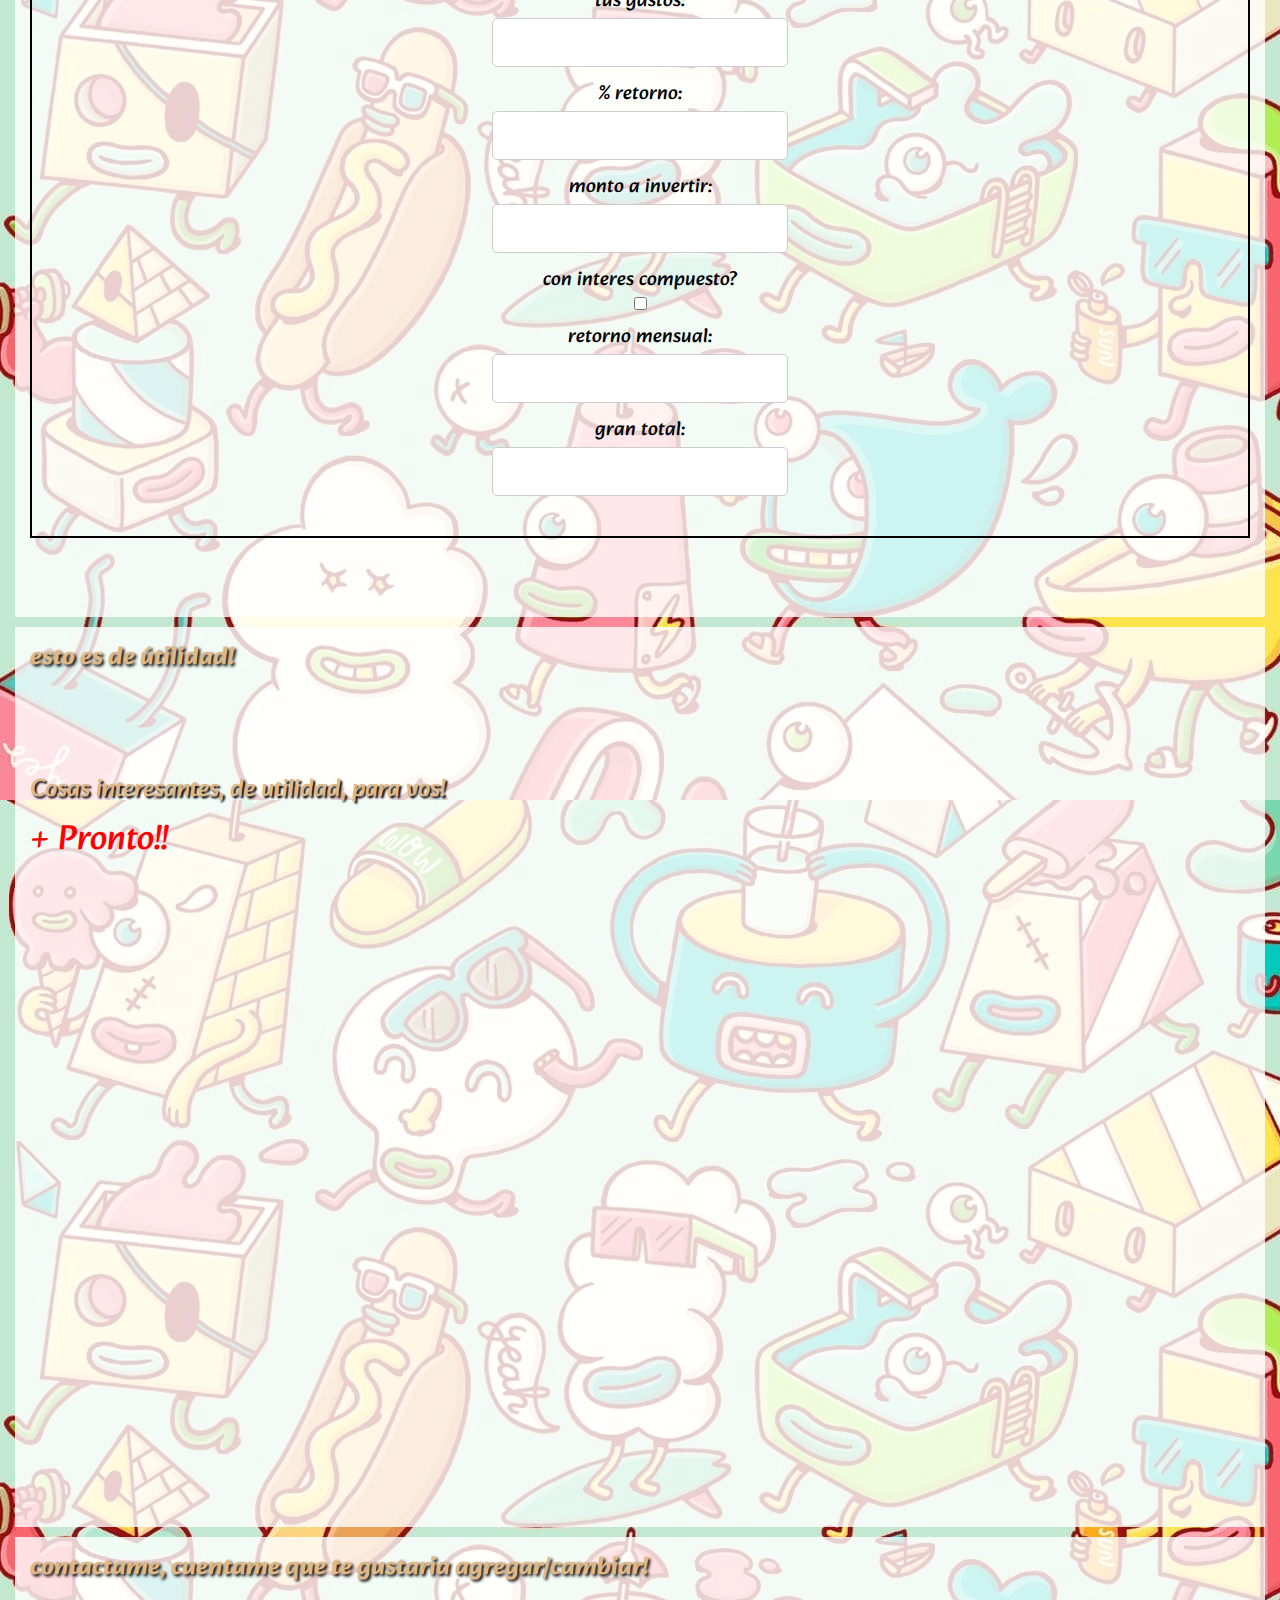
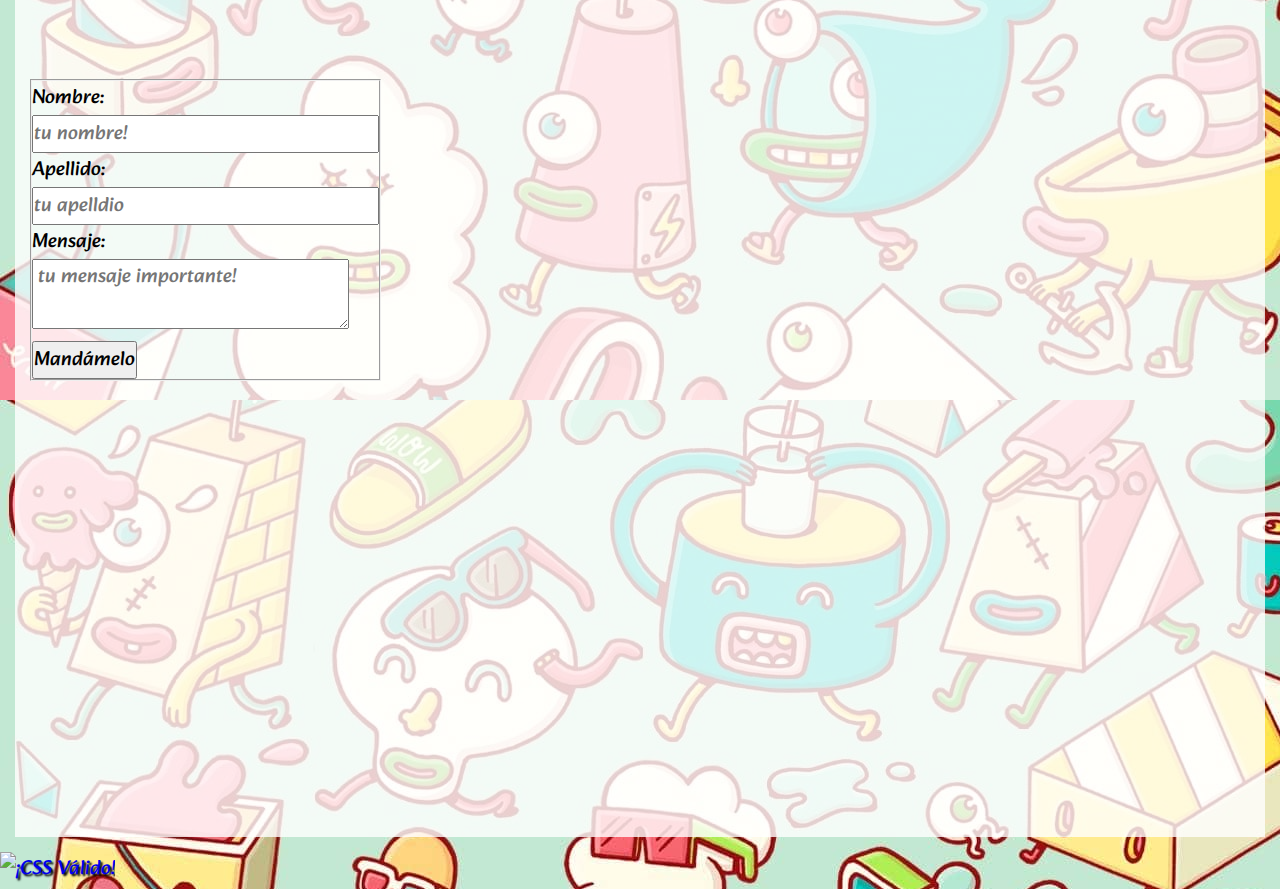
==== commit 4e9a1880: "modify banner adn added some app funcionality" ====
--- a/index.html
+++ b/index.html
@@ -17,9 +17,11 @@
     <!-- CABECERA -->
     <header>
         <div class="banner">
-            <img src="Images/pancho_sinbg.png" alt="Logo con imagen de un pancho">
-            <h1> Bienvenido!</h1>
-            <h2> fun - finanzas</h2>
+            <div class="foto">
+                <img src="Images/pancho_sinbg.png" alt="Logo con imagen de un pancho">
+            </div>
+            <h1 class="titulo_banner"> Fun - finanzas !</h1>
+            <div class="break"></div>
         </div>
     </header>
 
@@ -53,17 +55,36 @@
         </p>
 
         <span>se actualizara!...</span>
-        <a class="boton" href="#">ir al cielo!</a>
     </section>
 
     <!-- Seccion de página -->
     <section id="pag2" class="cont cont_pag2">
         <h2 class=""> La Aplicacion! </h2>
-        <p>
-            Acá va a pasar algo bueno!
-        </p>
-        <span> coming soon!</span>
-        <a class="boton" href="#">ir al cielo!</a>
+        <div class="contenedor">
+
+            <label for=""> tus ingresos: </label>
+            <input type="number">
+
+            <label for=""> tus gastos:</label>
+            <input type="number">
+
+            <label for=""> % retorno: </label>
+            <input type="number">
+
+            <label for=""> monto a invertir: </label>
+            <input type="number">
+
+            <label for=""> con interes compuesto? </label>
+            <input type="checkbox" name="intcto" id="intcto">
+
+            <label for=""> retorno mensual: </label>
+            <input type="number">
+
+            <label for=""> gran total: </label>
+            <input type="number">
+
+
+        </div>
     </section>
 
     <!-- Seccion de página -->
@@ -73,7 +94,6 @@
             Cosas interesantes, de utilidad, para vos!
         </p>
         <span> + Pronto!!</span>
-        <a class="boton" href="#">ir al cielo!</a>
     </section>
 
     <!-- Seccion de página -->
@@ -93,8 +113,9 @@
                 <input type="submit" value="Mandámelo">
             </fieldset>
         </form>
-        <a class="boton" href="#">ir al cielo!</a>
     </section>
+
+    <a href="#" class="boton"> ir al cielo!</a>
 
     <!-- FOOTER -->
     <footer>
--- a/css/style.css
+++ b/css/style.css
@@ -57,7 +57,7 @@
 /* body */
 
 body {
-    background-image: url(/Images/3856314.jpg);
+    background-image: url(/Images/mi_fancy_fondo.jpg);
     /* background-attachment: scroll; */
     /* width: 100vh; */
 }
@@ -70,27 +70,53 @@
 }
 
 /* banner */
-
-.banner img {
+.banner {
+    display: flex;
+    justify-content: space-evenly;
+}
+
+.foto {
+    position: relative;
     width: 15%;
-    float: left;
+    height: 15%;
+    overflow: hidden;
+    border-radius: 50%;
+}
+
+.foto::before {
+    content: "";
+    position: absolute;
+    top: 0;
+    left: 0;
+    width: 100%;
+    height: 100%;
+    background-color: rgba(255, 255, 255, 0.9);
+    border-radius: inherit;
+    z-index: -1;
+}
+
+.foto img {
+    display: block;
+    width: 100%;
+    /* height: auto;
+    border-radius: inherit;
+    z-index: 2; */
 }
 
 .banner h1 {
-    text-align: center;
-    font-size: 75px;
-    color: white;
-    padding: 65px 25px;
-    text-shadow: 5px 10px 4px black;
+    font-size: 95px;
+    color: white;
+    text-shadow: 5px 10px 2px black;
     letter-spacing: 5px;
+    align-self: center;
 }
 
 .banner h2 {
-    text-align: center;
     font-size: 35px;
     color: white;
     text-shadow: 5px 5px 2px black;
     letter-spacing: 5px;
+    border: 2px solid red;
 }
 
 /* footer */
@@ -109,28 +135,68 @@
     background-color: rgba(255, 255, 255, .8);
     margin: 10px 15px;
     padding: 10px 15px;
-    height: 1000px;
-}
-
-.cont .boton{
+    /* display: flex; */
+    flex-wrap: wrap;
+    height: 100vh;
+}
+
+.cont p {
+    width: 100%;
+    display: block;
+}
+
+.cont h2 {
+    width: 100%;
+    height: 15%;
+    display: block;
+}
+
+.cont span {
+    color: red;
+    font-size: 35px;
+    /* border: 2px solid blue; */
+    width: 100%;
+    display: block;
+}
+
+/* boton */
+
+.boton {
     border-radius: 4px;
     background-color: white;
     border: 1px solid black;
     padding: 5px 5px;
-    box-shadow: 0 8px 16px 0 rgba(0,0,0,0.2), 0 6px 20px 0 rgba(0,0,0,0.19);
-}
-
-.cont span{
-    color: red;
-    font-size: 35px;
-}
-
-.cont .boton:hover {
+    box-shadow: 0 8px 16px 0 rgba(0, 0, 0, 0.2), 0 6px 20px 0 rgba(0, 0, 0, 0.19);
+    position: fixed;
+    bottom: 20px;
+    right: 20px;
+    margin-bottom: 15px;
+}
+
+.boton:hover {
     background-color: lightskyblue;
-
 }
 
 /* form */
 .contact_form {
     width: 25%;
+}
+
+/* la app */
+
+.cont .contenedor {
+    display: flex;
+    flex-direction: column;
+    align-items: center;
+    width: 100%;
+    border: 2px solid black;
+    padding: 30px;
+}
+
+.contenedor input {
+    margin-bottom: 10px;
+    padding: 10px;
+    border: 1px solid #ccc;
+    border-radius: 5px;
+    font-size: 16px;
 }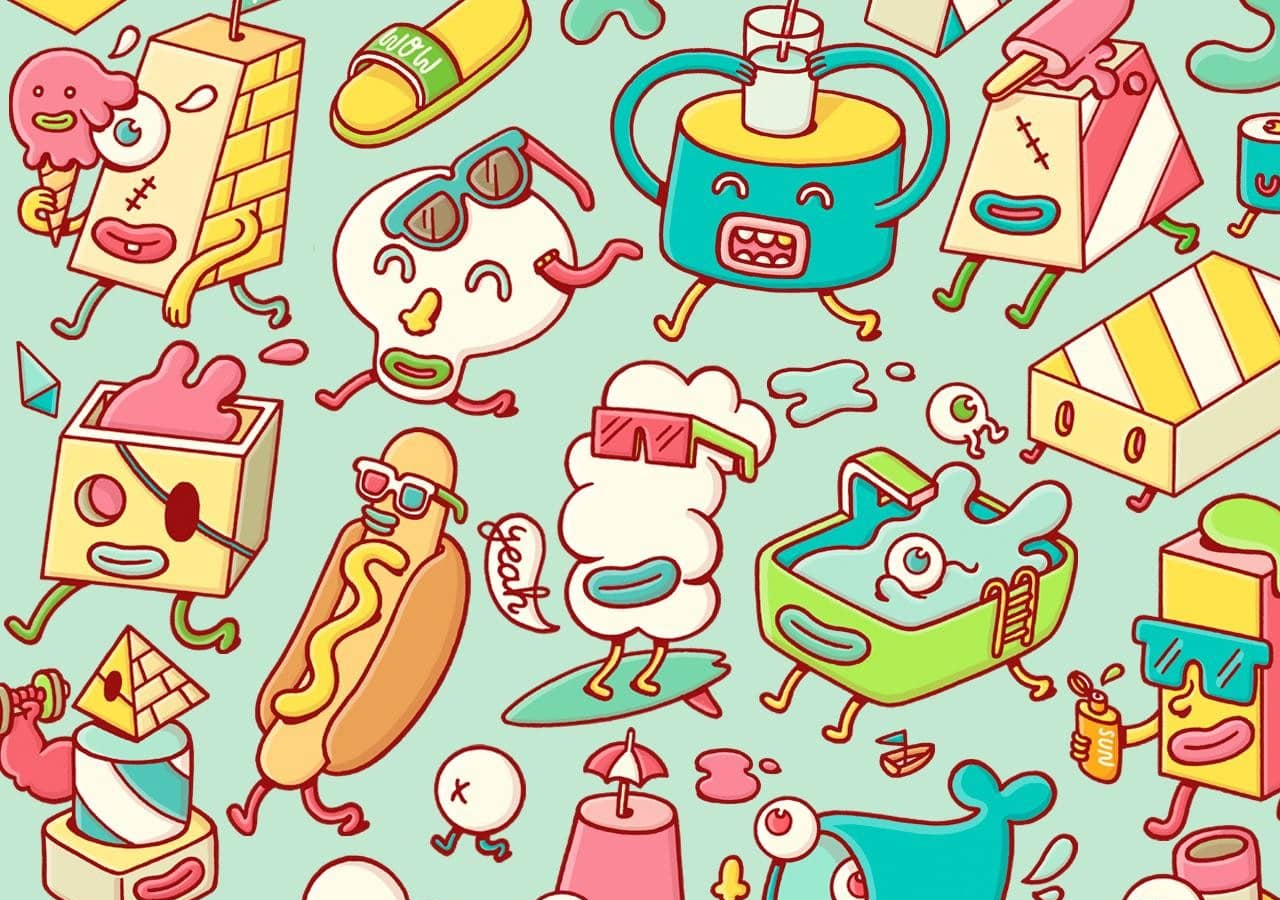
==== commit 80257a40: "Boostrap ready!" ====
--- a/index.html
+++ b/index.html
@@ -1,135 +1,34 @@
-<!DOCTYPE html>
+<!doctype html>
 <html lang="es">
 
 <head>
-    <meta charset="UTF-8">
-    <meta http-equiv="X-UA-Compatible" content="IE=edge">
-    <meta name="description" content="Intranet Comercial">
-    <meta name="author" content="Leandro M">
-    <meta name="viewport" content="width=device-width, initial-scale=1.0">
-    <link rel="shortcut icon" href="/Images/pancho_models/" type="image/x-icon">
+    <meta charset="utf-8">
+    <meta name="viewport" content="width=device-width, initial-scale=1">
+    <link href="https://cdn.jsdelivr.net/npm/bootstrap@5.3.0-alpha3/dist/css/bootstrap.min.css" rel="stylesheet"
+        integrity="sha384-KK94CHFLLe+nY2dmCWGMq91rCGa5gtU4mk92HdvYe+M/SXH301p5ILy+dN9+nJOZ" crossorigin="anonymous">
     <link rel="stylesheet" href="css/style.css">
     <link rel="stylesheet" href="https://fonts.googleapis.com/css2?family=Alkatra">
-    <title>Home</title>
+    <link rel="shortcut icon" href="/Images/pancho_models/favicon-16x16.png" type="image/x-icon">
+    <meta name="description" content="Calculos de finanzas personales">
+    <meta name="author" content="Leandro M">
+    <title>Pancho Finanzas</title>
 </head>
 
 <body>
     <!-- CABECERA -->
-    <header>
-        <div class="banner">
-            <div class="foto">
-                <img src="Images/pancho_sinbg.png" alt="Logo con imagen de un pancho">
-            </div>
-            <h1 class="titulo_banner"> Fun - finanzas !</h1>
-            <div class="break"></div>
-        </div>
-    </header>
 
-    <!-- NAV -->
-    <nav>
-        <ul>
-            <li> <a class="link" href="#pag2">La App!</a></li>
-            <li> <a class="link" href="#pag4">Contacto</a></li>
-            <li> <a class="link" href="#pag1">Acerca</a></li>
-            <li> <a class="link" href="#pag3">Otro link útil!</a></li>
-        </ul>
-    </nav>
+    <!-- NAV ZONE -->
 
     <!-- CUERPO -->
-    <main>
-        <aside class="mainAside">
-            <h2> Be Welcome!</h2>
-            <p>
-                Una suerte de herramienta financiera, para hacer las cuentas... un poquito mas fácil!
-            </p>
 
-        </aside>
-    </main>
+    <!-- SECCION -->
 
-    <!-- Seccion de página -->
-    <section id="pag1" class="cont cont_pag1">
-        <h2 class=""> Acerca de mi...</h2>
-        <p>
-            Esta idea surgio como ( particularmente solucion a un problema personal ) una herramienta para realizar
-            cálculos, sin morir en el intento!
-        </p>
-
-        <span>se actualizara!...</span>
-    </section>
-
-    <!-- Seccion de página -->
-    <section id="pag2" class="cont cont_pag2">
-        <h2 class=""> La Aplicacion! </h2>
-        <div class="contenedor">
-
-            <label for=""> tus ingresos: </label>
-            <input type="number">
-
-            <label for=""> tus gastos:</label>
-            <input type="number">
-
-            <label for=""> % retorno: </label>
-            <input type="number">
-
-            <label for=""> monto a invertir: </label>
-            <input type="number">
-
-            <label for=""> con interes compuesto? </label>
-            <input type="checkbox" name="intcto" id="intcto">
-
-            <label for=""> retorno mensual: </label>
-            <input type="number">
-
-            <label for=""> gran total: </label>
-            <input type="number">
+    <!-- FOOTER -->
 
 
-        </div>
-    </section>
-
-    <!-- Seccion de página -->
-    <section id="pag3" class="cont cont_pag3">
-        <h2 class=""> esto es de útilidad! </h2>
-        <p>
-            Cosas interesantes, de utilidad, para vos!
-        </p>
-        <span> + Pronto!!</span>
-    </section>
-
-    <!-- Seccion de página -->
-    <section id="pag4" class="cont cont_pag4">
-        <h2 class=""> contactame, cuentame que te gustaria agregar/cambiar!</h2>
-        <form class="contact_form" action="post">
-            <fieldset>
-                <label for="nombre">Nombre:</label>
-                <input type="text" id="nombre" name="nombre" placeholder="tu nombre!" required><br>
-
-                <label for="apellido">Apellido:</label>
-                <input type="text" id="apellido" name="apellido" placeholder="tu apelldio" required><br>
-
-                <label for="mensaje">Mensaje:</label>
-                <textarea id="mensaje" name="mensaje" placeholder=" tu mensaje importante!" required></textarea><br>
-
-                <input type="submit" value="Mandámelo">
-            </fieldset>
-        </form>
-    </section>
-
-    <a href="#" class="boton"> ir al cielo!</a>
-
-    <!-- FOOTER -->
-    <footer>
-        <div class="foot">
-            <h2> soy un footer con copyrigth - All Rights Reserved! </h2>
-        </div>
-        <p>
-            <a href="http://jigsaw.w3.org/css-validator/check/referer">
-                <img style="border:0;width:88px;height:31px" src="http://jigsaw.w3.org/css-validator/images/vcss-blue"
-                    alt="¡CSS Válido!">
-            </a>
-        </p>
-    </footer>
-    <!-- <script src="Scripts/script.js"></script> -->
+    <script src="https://cdn.jsdelivr.net/npm/bootstrap@5.3.0-alpha3/dist/js/bootstrap.bundle.min.js"
+        integrity="sha384-ENjdO4Dr2bkBIFxQpeoTz1HIcje39Wm4jDKdf19U8gI4ddQ3GYNS7NTKfAdVQSZe"
+        crossorigin="anonymous"></script>
 </body>
 
 </html>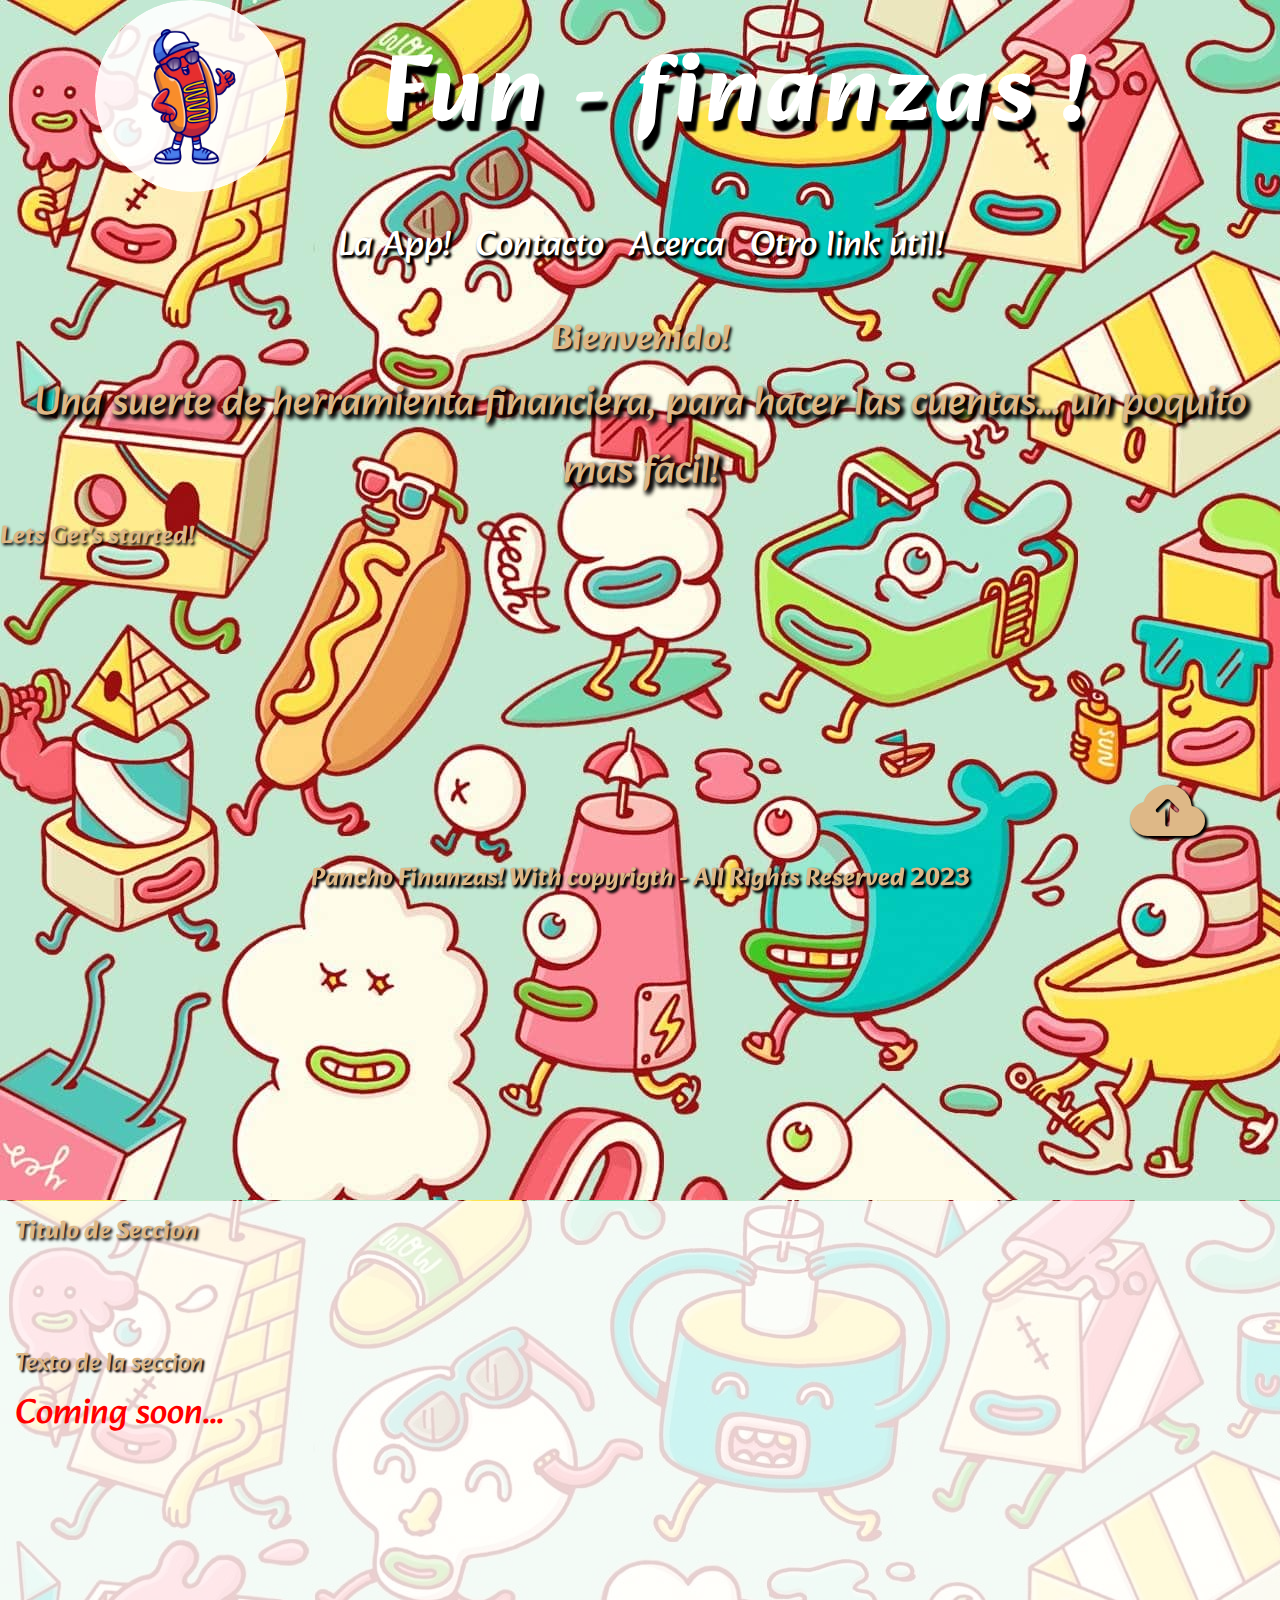
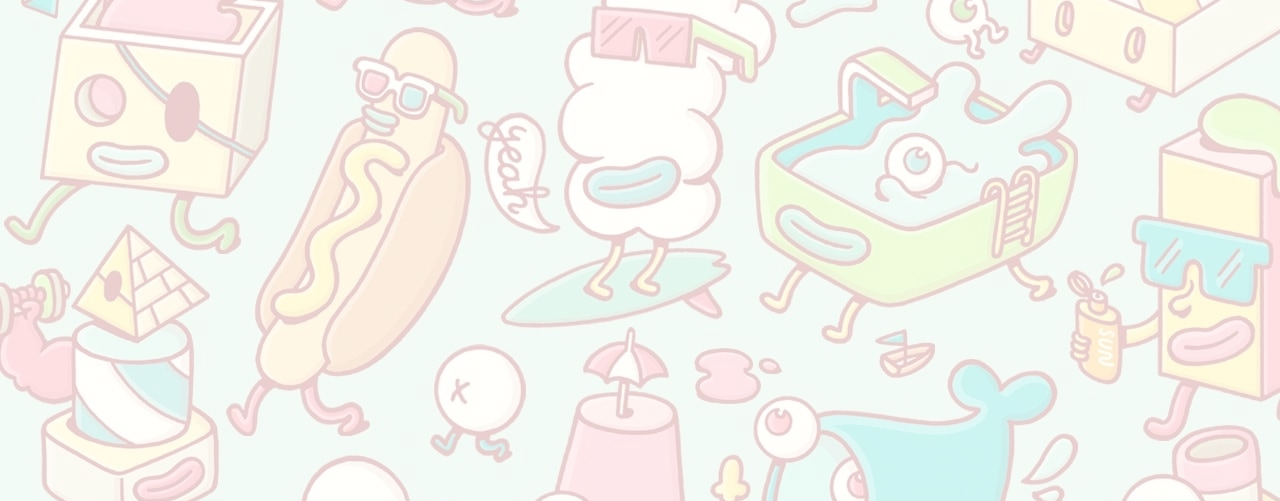
==== commit babbd012: "ultima version actualiza a bootstrap" ====
--- a/index.html
+++ b/index.html
@@ -9,6 +9,7 @@
     <link rel="stylesheet" href="css/style.css">
     <link rel="stylesheet" href="https://fonts.googleapis.com/css2?family=Alkatra">
     <link rel="shortcut icon" href="/Images/pancho_models/favicon-16x16.png" type="image/x-icon">
+    <link rel="stylesheet" href="https://cdn.jsdelivr.net/npm/bootstrap-icons@1.10.5/font/bootstrap-icons.css">
     <meta name="description" content="Calculos de finanzas personales">
     <meta name="author" content="Leandro M">
     <title>Pancho Finanzas</title>
@@ -16,16 +17,57 @@
 
 <body>
     <!-- CABECERA -->
+    <header class="container-fluid ">
+        <div class="banner">
+            <div class="foto shadow">
+                <img src="Images/pancho_sinbg.png" alt="Logo con imagen de un pancho">
+            </div>
+            <h1> Fun - finanzas !</h1>
+            <div class="break"></div>
+        </div>
+    </header>
 
-    <!-- NAV ZONE -->
+    <!-- NAVs -->
+    <nav class="container-fluid">
+        <ul>
+            <li> <a class="" href="#pag2">La App!</a></li>
+            <li> <a class="" href="#pag4">Contacto</a></li>
+            <li> <a class="" href="#pag1">Acerca</a></li>
+            <li> <a class="" href="#pag3">Otro link útil!</a></li>
+        </ul>
+    </nav>
 
     <!-- CUERPO -->
+    <main class="container-fluid ">
+        <aside class="mainAside">
+            <h1> Bienvenido!</h1>
+            <p>
+                Una suerte de herramienta financiera, para hacer las cuentas... un poquito mas fácil!
+            </p>
+        </aside>
+        <h2> Lets Get's started!</h2>
+    </main>
 
     <!-- SECCION -->
+    <section id="pag2" class="cont cont_pag1 container-fluid">
+        <h2 class=""> Titulo de Seccion</h2>
+        <p>
+            Texto de la seccion
+        </p>
+
+        <span> Coming soon...</span>
+    </section>
+
+    <a href="#" class="boton"> <i class="bi bi-cloud-arrow-up-fill"></i></a>
 
     <!-- FOOTER -->
+    <footer class="container-fluid">
+        <div class="foot">
+            <h2> Pancho Finanzas! With copyrigth - All Rights Reserved 2023 </h2>
+        </div>
+    </footer>
 
-
+    <!-- SCRIPTs ZONE -->
     <script src="https://cdn.jsdelivr.net/npm/bootstrap@5.3.0-alpha3/dist/js/bootstrap.bundle.min.js"
         integrity="sha384-ENjdO4Dr2bkBIFxQpeoTz1HIcje39Wm4jDKdf19U8gI4ddQ3GYNS7NTKfAdVQSZe"
         crossorigin="anonymous"></script>
--- a/css/style.css
+++ b/css/style.css
@@ -4,7 +4,10 @@
     box-sizing: border-box;
     font-family: Alkatra, serif;
     font-size: 20px;
-
+}
+
+::-webkit-scrollbar {
+    display: none;
 }
 
 p {
@@ -35,13 +38,13 @@
 nav {
     margin: 25px;
     text-align: center;
-    background-color: rgba(255, 255, 255, .8);
+    /* background-color: rgba(255, 255, 255, .8); */
 }
 
 nav a {
-    font-size: 1.5rem;
+    font-size: 1.75rem;
     color: #fff;
-    text-shadow: 2px 2px 3px black;
+    text-shadow: 2px 2px 3px black, 2px 2px 3px black, 2px 2px 3px black;
 }
 
 nav a:hover {
@@ -55,18 +58,25 @@
 }
 
 /* body */
-
 body {
     background-image: url(/Images/mi_fancy_fondo.jpg);
-    /* background-attachment: scroll; */
-    /* width: 100vh; */
+}
+
+main {
+    height: 100vh;
 }
 
 main .mainAside {
-    background-color: rgba(255, 255, 255, .6);
-    margin: 10px 15px;
+    /* background-color: rgba(255, 255, 255, .6); */
     padding: 10px 15px;
-    /* width: 100vw; */
+    text-align: center;
+    font-size: 32px;
+    
+}
+
+aside p {
+    font-size: 2rem;
+    text-shadow: 3px 3px 5px black, 3px 3px 5px black,3px 3px 5px black;
 }
 
 /* banner */
@@ -98,9 +108,9 @@
 .foto img {
     display: block;
     width: 100%;
-    /* height: auto;
+    height: auto;
     border-radius: inherit;
-    z-index: 2; */
+    z-index: 2;
 }
 
 .banner h1 {
@@ -122,21 +132,21 @@
 /* footer */
 
 .foot {
-    /* background-image: url(/Images/3856314.jpg); */
     width: 100%;
     bottom: 0;
     position: fixed;
     text-align: center;
 }
 
+.foot h2 {
+    text-shadow: 2px 2px 3px black, 2px 2px 3px black;
+}
+
 /*  areas  */
 
 .cont {
     background-color: rgba(255, 255, 255, .8);
-    margin: 10px 15px;
     padding: 10px 15px;
-    /* display: flex; */
-    flex-wrap: wrap;
     height: 100vh;
 }
 
@@ -162,20 +172,24 @@
 /* boton */
 
 .boton {
-    border-radius: 4px;
-    background-color: white;
-    border: 1px solid black;
     padding: 5px 5px;
-    box-shadow: 0 8px 16px 0 rgba(0, 0, 0, 0.2), 0 6px 20px 0 rgba(0, 0, 0, 0.19);
     position: fixed;
-    bottom: 20px;
-    right: 20px;
-    margin-bottom: 15px;
-}
-
-.boton:hover {
-    background-color: lightskyblue;
-}
+    bottom: 10px;
+    right: 70px;
+}
+
+.bi-cloud-arrow-up-fill {
+    font-size: 75px;
+    color: burlywood;
+    text-shadow: 2px 2px 3px black, 2px 2px 3px black;
+}
+
+/* Click effect */
+.bi-cloud-arrow-up-fill:active {
+    transform: scale(0.95);
+    opacity: 0.5;
+  }
+
 
 /* form */
 .contact_form {
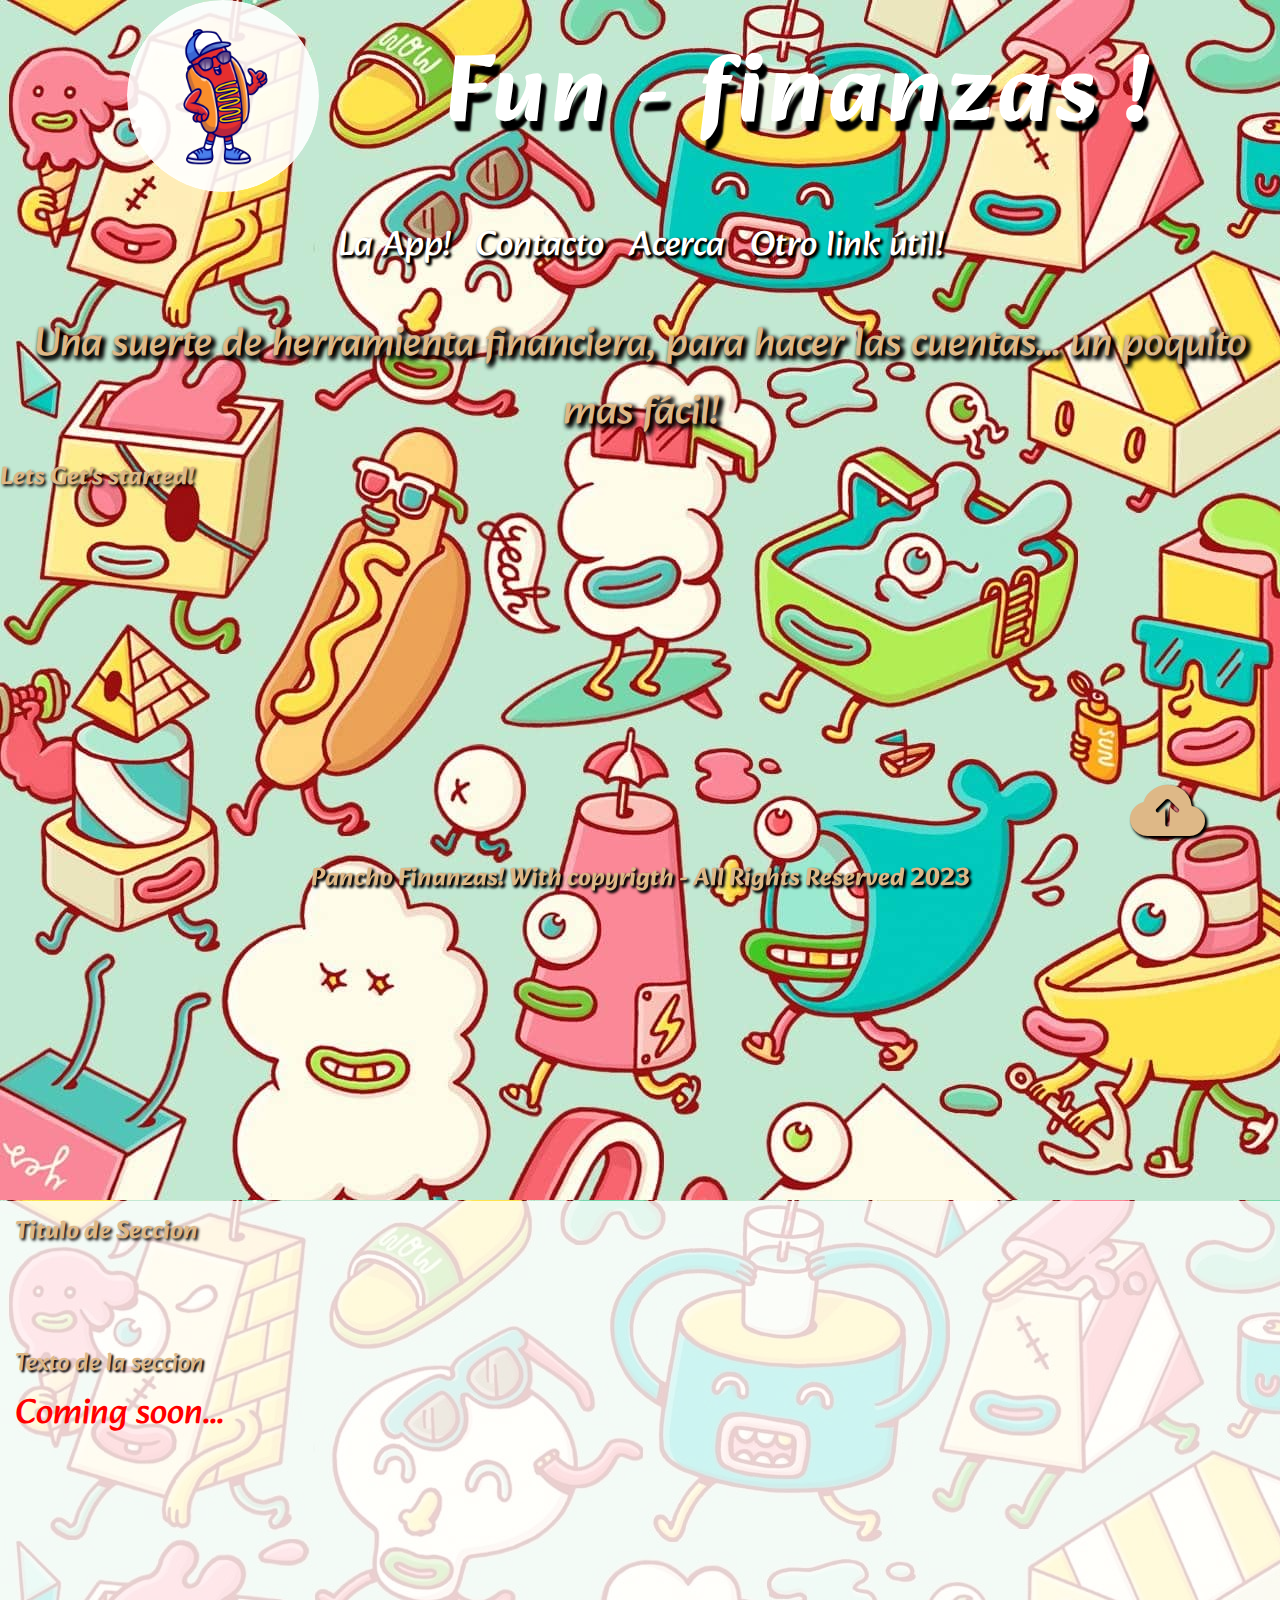
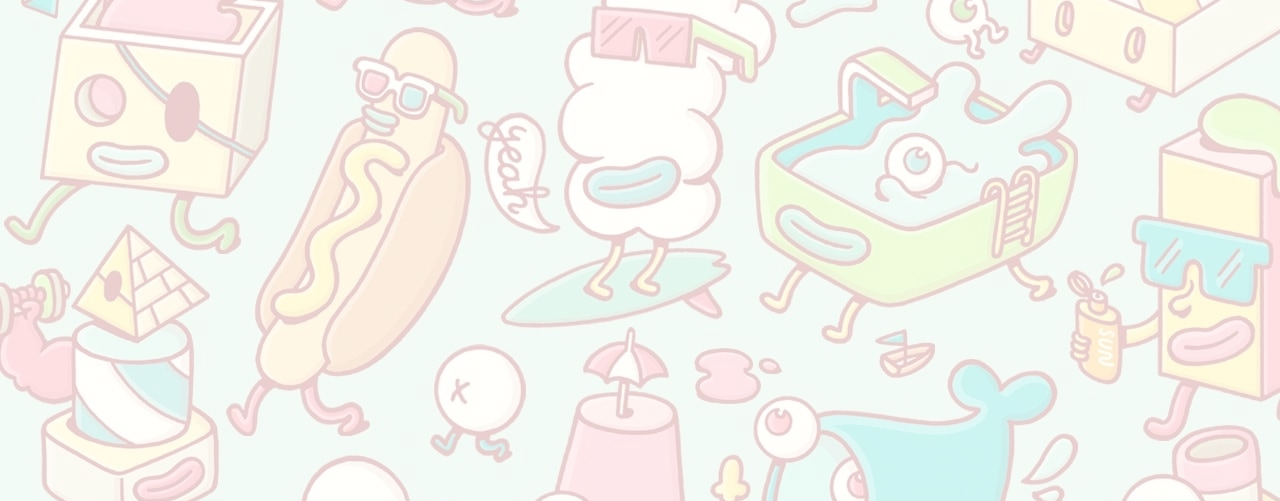
==== commit 7f43b261: "minor changes" ====
--- a/index.html
+++ b/index.html
@@ -23,7 +23,6 @@
                 <img src="Images/pancho_sinbg.png" alt="Logo con imagen de un pancho">
             </div>
             <h1> Fun - finanzas !</h1>
-            <div class="break"></div>
         </div>
     </header>
 
@@ -40,7 +39,6 @@
     <!-- CUERPO -->
     <main class="container-fluid ">
         <aside class="mainAside">
-            <h1> Bienvenido!</h1>
             <p>
                 Una suerte de herramienta financiera, para hacer las cuentas... un poquito mas fácil!
             </p>
--- a/css/style.css
+++ b/css/style.css
@@ -119,14 +119,6 @@
     text-shadow: 5px 10px 2px black;
     letter-spacing: 5px;
     align-self: center;
-}
-
-.banner h2 {
-    font-size: 35px;
-    color: white;
-    text-shadow: 5px 5px 2px black;
-    letter-spacing: 5px;
-    border: 2px solid red;
 }
 
 /* footer */
